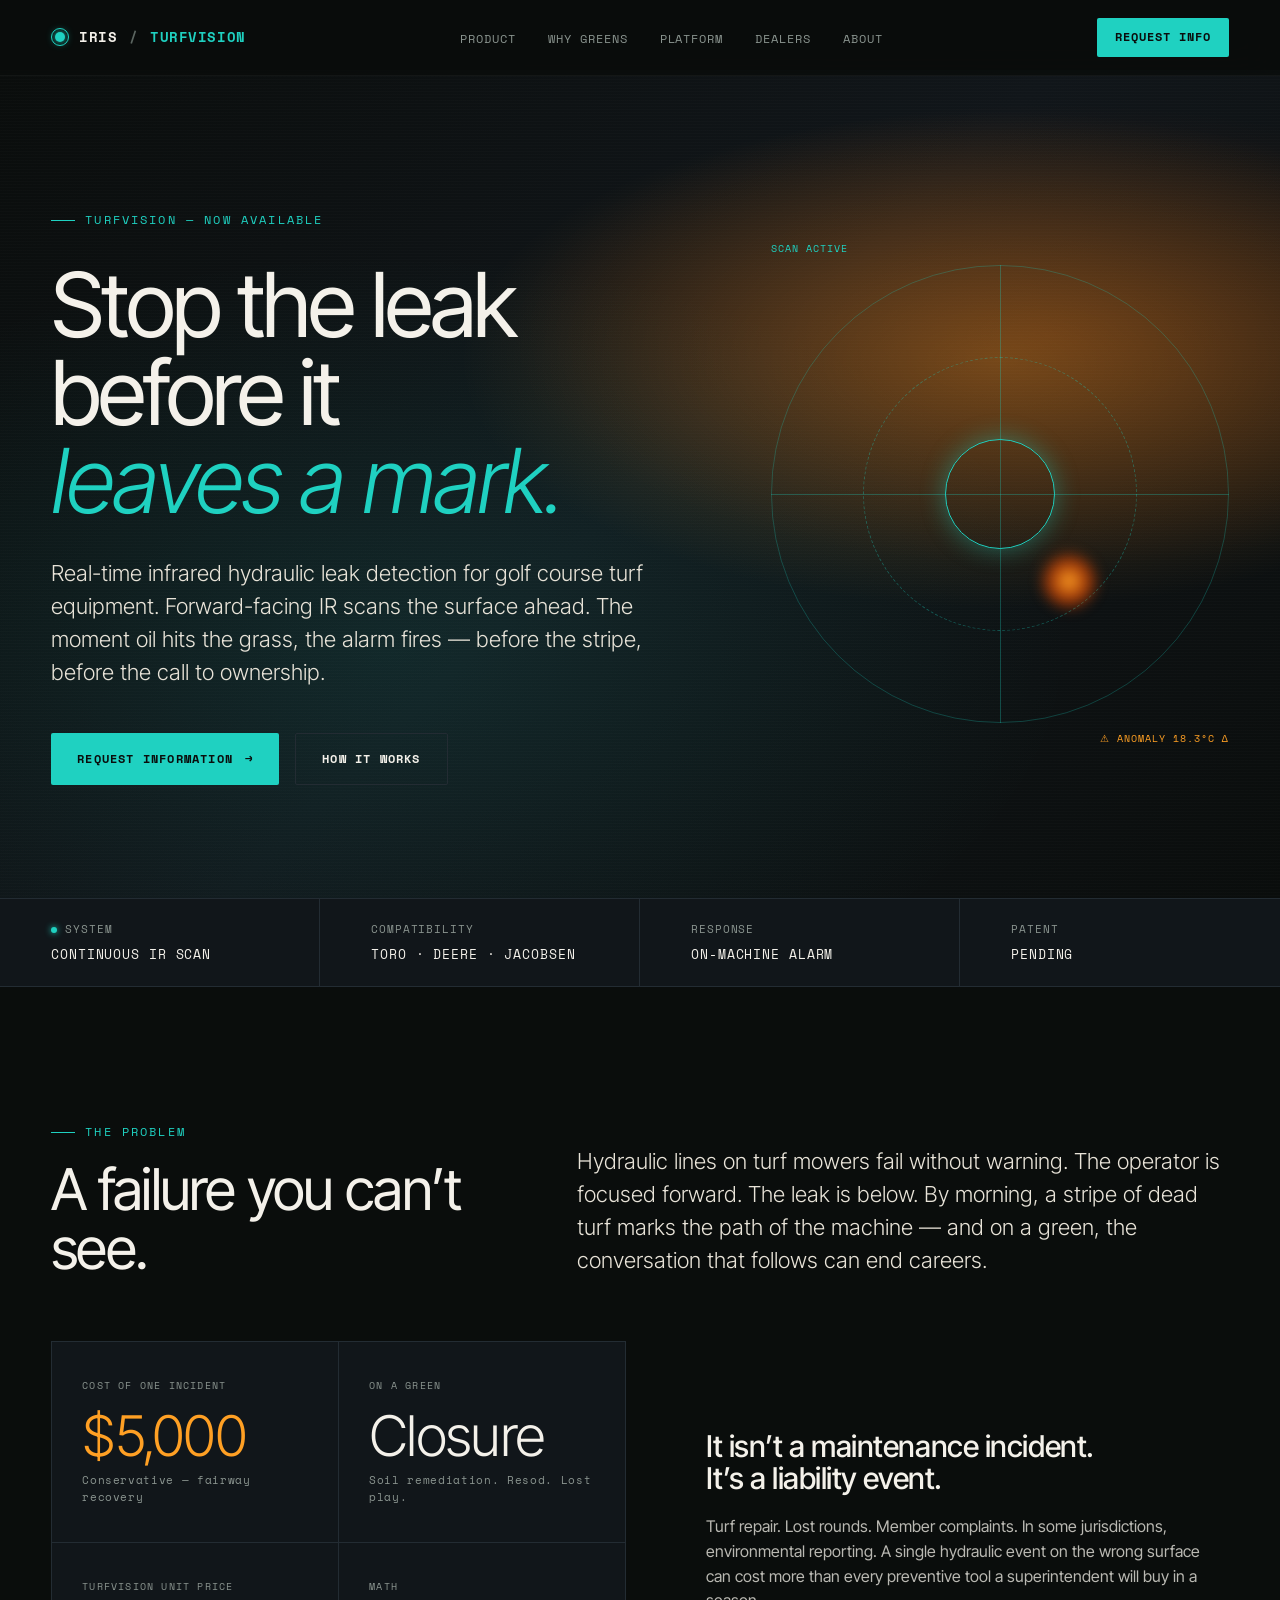
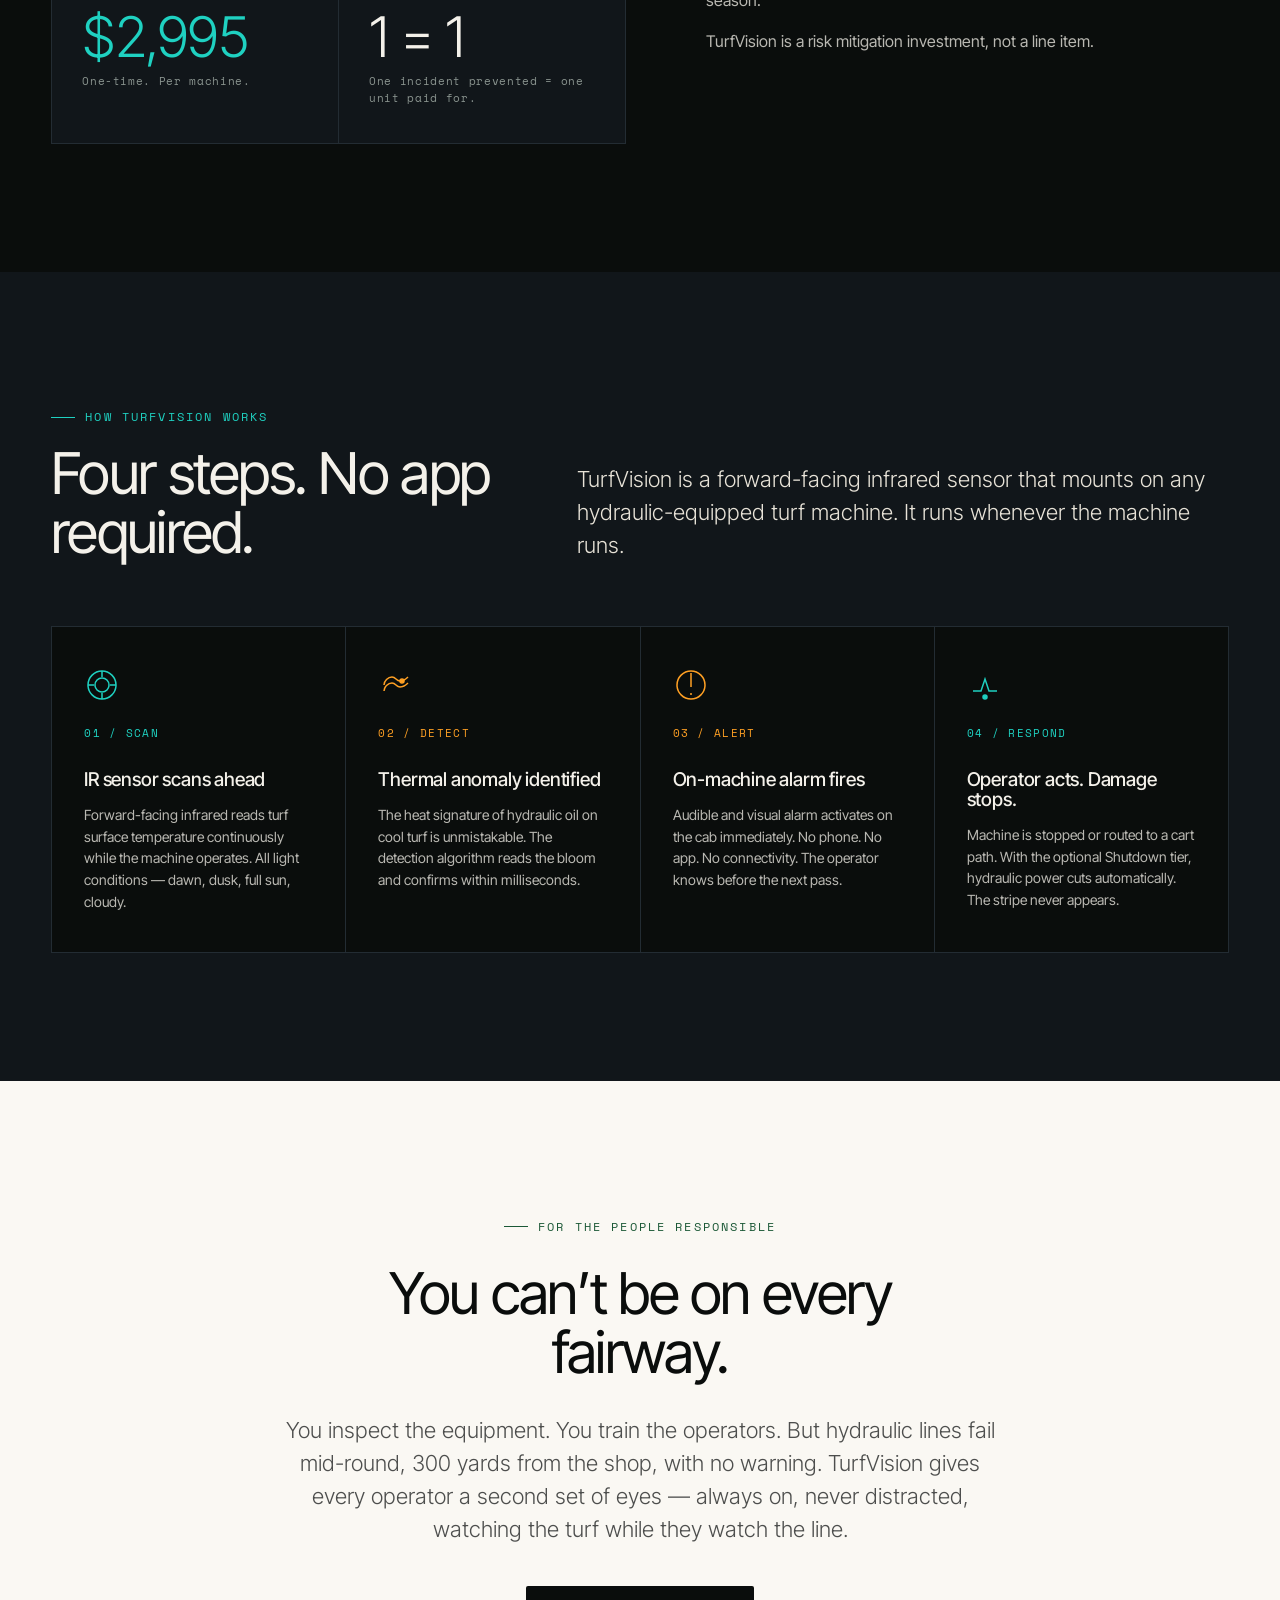
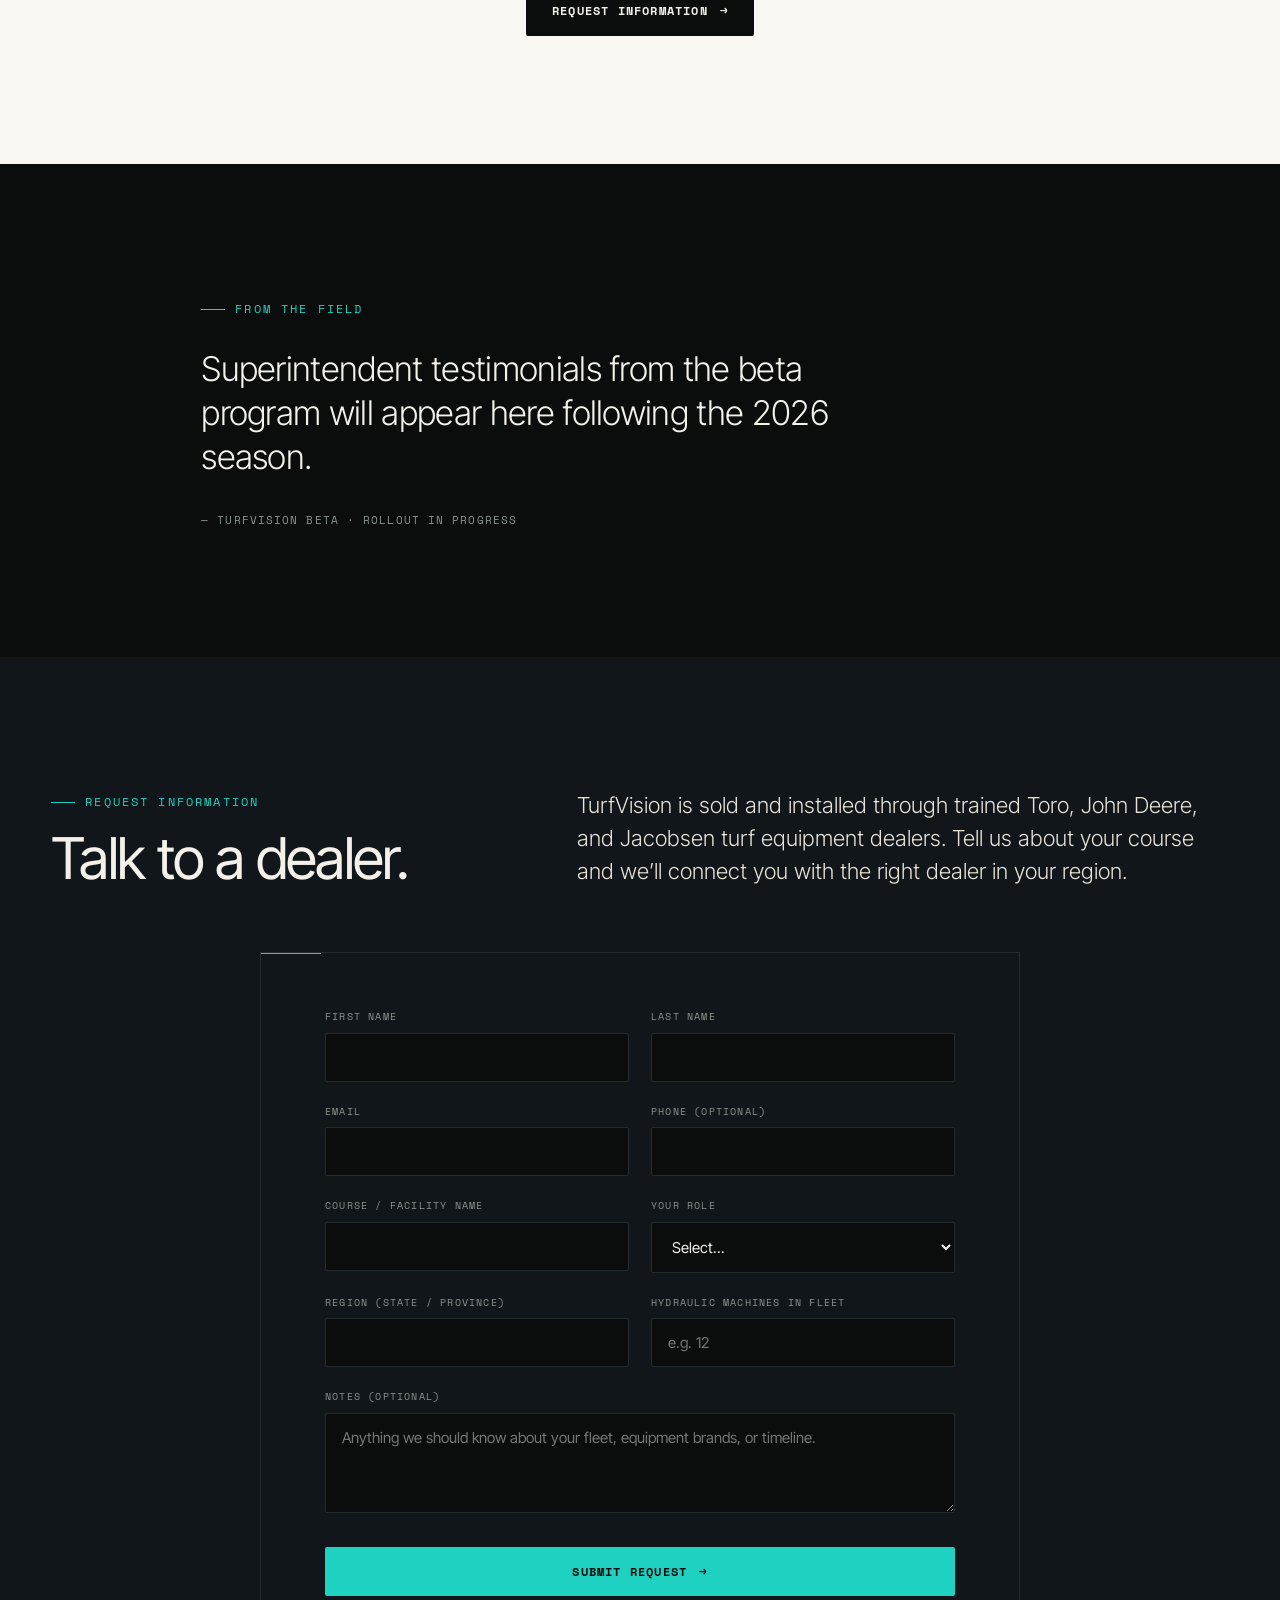
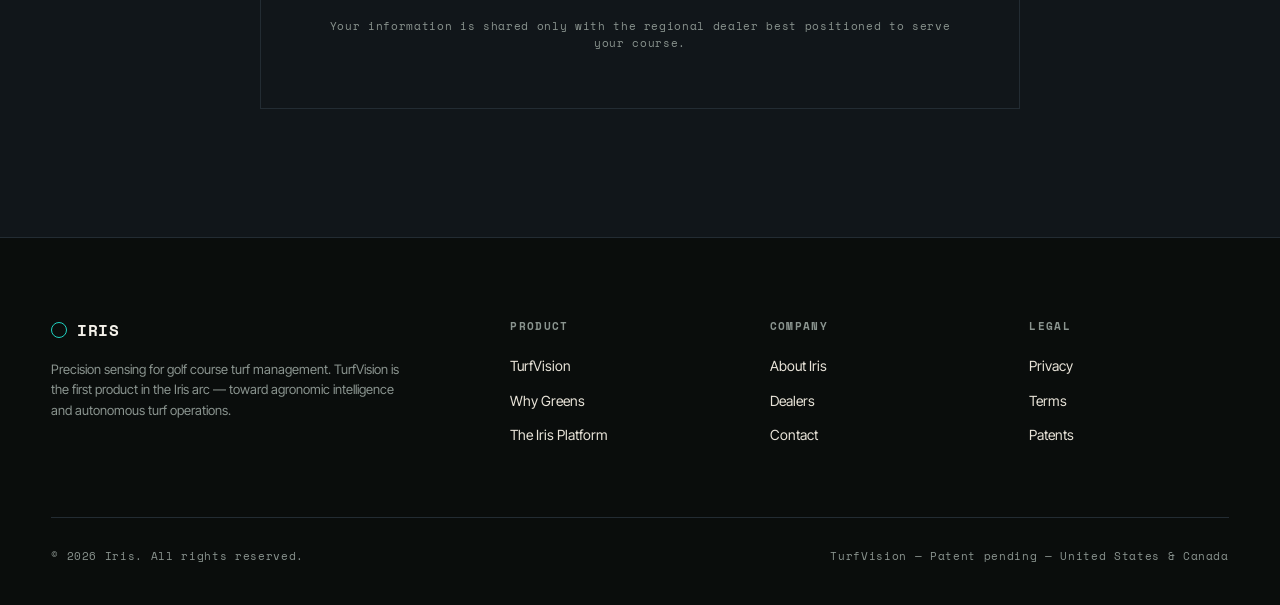
==== index.html @ 00792e9e "Add files via upload" ====
<!DOCTYPE html>
<html lang="en">
<head>
<meta charset="UTF-8">
<meta name="viewport" content="width=device-width, initial-scale=1.0">
<title>TurfVision by Iris — Real-time hydraulic leak detection for turf equipment</title>
<meta name="description" content="TurfVision is the first real-time infrared hydraulic leak detection system for golf course turf equipment. Stop the leak before it leaves a mark.">
<link rel="stylesheet" href="styles.css">
</head>
<body>

<!-- ===== NAV ===== -->
<nav class="nav">
  <a href="index.html" class="nav-brand">
    <span class="aperture"></span>
    <span><span class="iris-mark">IRIS</span><span class="div"> / </span><span class="tv">TURFVISION</span></span>
  </a>
  <ul class="nav-links">
    <li><a href="product.html">Product</a></li>
    <li><a href="why-greens.html">Why Greens</a></li>
    <li><a href="platform.html">Platform</a></li>
    <li><a href="dealers.html">Dealers</a></li>
    <li><a href="about.html">About</a></li>
  </ul>
  <a href="#request" class="nav-cta">Request Info</a>
</nav>

<main>

  <!-- ===== HERO ===== -->
  <section class="hero">
    <div class="hero-content">
      <div class="hero-text">
        <div class="eyebrow rise">TURFVISION — Now Available</div>
        <h1 class="rise rise-delay-1">
          Stop the leak<br>
          before it<br>
          <span class="accent">leaves a mark.</span>
        </h1>
        <p class="lede rise rise-delay-2">
          Real-time infrared hydraulic leak detection for golf course turf equipment.
          Forward-facing IR scans the surface ahead. The moment oil hits the grass,
          the alarm fires &mdash; before the stripe, before the call to ownership.
        </p>
        <div class="hero-actions rise rise-delay-3">
          <a href="#request" class="btn btn-primary">
            Request Information
            <span class="arrow">→</span>
          </a>
          <a href="product.html" class="btn btn-ghost">
            How it works
          </a>
        </div>
      </div>

      <!-- Thermal aperture visualization -->
      <div class="thermal-viz rise rise-delay-2" aria-hidden="true">
        <span class="label-top">SCAN ACTIVE</span>
        <div class="crosshair"></div>
        <div class="crosshair-inner"></div>
        <div class="cross-h"></div>
        <div class="cross-v"></div>
        <div class="crosshair-core"></div>
        <div class="anomaly"></div>
        <span class="label-bottom">⚠ ANOMALY 18.3°C Δ</span>
      </div>
    </div>
  </section>

  <!-- ===== STATUS STRIP ===== -->
  <div class="status-strip">
    <div class="status-strip-inner">
      <div class="status-cell">
        <span><span class="dot"></span>SYSTEM</span>
        <span class="val">Continuous IR scan</span>
      </div>
      <div class="status-cell">
        <span>COMPATIBILITY</span>
        <span class="val">Toro · Deere · Jacobsen</span>
      </div>
      <div class="status-cell">
        <span>RESPONSE</span>
        <span class="val">On-machine alarm</span>
      </div>
      <div class="status-cell">
        <span>PATENT</span>
        <span class="val">Pending</span>
      </div>
    </div>
  </div>

  <!-- ===== THE PROBLEM ===== -->
  <section class="section section-dark">
    <div class="section-header">
      <div>
        <div class="eyebrow">The Problem</div>
        <h2>A failure you can&rsquo;t see.</h2>
      </div>
      <p class="lede">
        Hydraulic lines on turf mowers fail without warning. The operator is focused forward.
        The leak is below. By morning, a stripe of dead turf marks the path of the machine &mdash;
        and on a green, the conversation that follows can end careers.
      </p>
    </div>

    <div class="cost-grid">
      <div class="numbers">
        <div class="cost-cell amber">
          <div class="label">Cost of one incident</div>
          <div class="figure">$5,000</div>
          <div class="sub">Conservative — fairway recovery</div>
        </div>
        <div class="cost-cell">
          <div class="label">On a green</div>
          <div class="figure">Closure</div>
          <div class="sub">Soil remediation. Resod. Lost play.</div>
        </div>
        <div class="cost-cell teal">
          <div class="label">TurfVision unit price</div>
          <div class="figure">$2,995</div>
          <div class="sub">One-time. Per machine.</div>
        </div>
        <div class="cost-cell">
          <div class="label">Math</div>
          <div class="figure">1 = 1</div>
          <div class="sub">One incident prevented = one unit paid for.</div>
        </div>
      </div>

      <div>
        <h3 style="margin-bottom: 20px;">It isn&rsquo;t a maintenance incident.<br>It&rsquo;s a liability event.</h3>
        <p style="margin-bottom: 16px;">
          Turf repair. Lost rounds. Member complaints. In some jurisdictions, environmental reporting.
          A single hydraulic event on the wrong surface can cost more than every preventive
          tool a superintendent will buy in a season.
        </p>
        <p>
          TurfVision is a risk mitigation investment, not a line item.
        </p>
      </div>
    </div>
  </section>

  <!-- ===== THE 4-STEP FLOW ===== -->
  <section class="section section-deeper">
    <div class="section-header">
      <div>
        <div class="eyebrow">How TurfVision Works</div>
        <h2>Four steps. No app required.</h2>
      </div>
      <p class="lede">
        TurfVision is a forward-facing infrared sensor that mounts on any hydraulic-equipped
        turf machine. It runs whenever the machine runs.
      </p>
    </div>

    <div class="flow-grid">
      <div class="flow-step">
        <svg class="icon" viewBox="0 0 36 36" fill="none" stroke="currentColor" stroke-width="1.5">
          <circle cx="18" cy="18" r="14"/>
          <circle cx="18" cy="18" r="7"/>
          <path d="M18 4v6M18 26v6M4 18h6M26 18h6"/>
        </svg>
        <div class="num">01 / SCAN</div>
        <h4>IR sensor scans ahead</h4>
        <p>Forward-facing infrared reads turf surface temperature continuously while the machine operates. All light conditions — dawn, dusk, full sun, cloudy.</p>
      </div>

      <div class="flow-step warn">
        <svg class="icon" viewBox="0 0 36 36" fill="none" stroke="currentColor" stroke-width="1.5">
          <path d="M6 18c0-4 4-8 8-8s4 4 8 4 8-4 8-4M6 24c0-4 4-8 8-8s4 4 8 4 8-4 8-4"/>
          <circle cx="24" cy="14" r="2" fill="currentColor"/>
        </svg>
        <div class="num">02 / DETECT</div>
        <h4>Thermal anomaly identified</h4>
        <p>The heat signature of hydraulic oil on cool turf is unmistakable. The detection algorithm reads the bloom and confirms within milliseconds.</p>
      </div>

      <div class="flow-step warn">
        <svg class="icon" viewBox="0 0 36 36" fill="none" stroke="currentColor" stroke-width="1.5">
          <path d="M18 6v14M18 26v2"/>
          <circle cx="18" cy="18" r="14"/>
        </svg>
        <div class="num">03 / ALERT</div>
        <h4>On-machine alarm fires</h4>
        <p>Audible and visual alarm activates on the cab immediately. No phone. No app. No connectivity. The operator knows before the next pass.</p>
      </div>

      <div class="flow-step">
        <svg class="icon" viewBox="0 0 36 36" fill="none" stroke="currentColor" stroke-width="1.5">
          <path d="M6 24h8l4-12 4 12h8"/>
          <circle cx="18" cy="30" r="2" fill="currentColor"/>
        </svg>
        <div class="num">04 / RESPOND</div>
        <h4>Operator acts. Damage stops.</h4>
        <p>Machine is stopped or routed to a cart path. With the optional Shutdown tier, hydraulic power cuts automatically. The stripe never appears.</p>
      </div>
    </div>
  </section>

  <!-- ===== SECOND SET OF EYES ===== -->
  <section class="section section-bone">
    <div class="container-narrow" style="text-align: center;">
      <div class="eyebrow" style="margin-bottom: 28px;">For the people responsible</div>
      <h2 style="margin-bottom: 32px; max-width: 18ch; margin-left: auto; margin-right: auto;">
        You can&rsquo;t be on every fairway.
      </h2>
      <p class="lede" style="margin: 0 auto 40px; max-width: 56ch;">
        You inspect the equipment. You train the operators. But hydraulic lines fail mid-round,
        300 yards from the shop, with no warning. TurfVision gives every operator a second set
        of eyes &mdash; always on, never distracted, watching the turf while they watch the line.
      </p>
      <a href="#request" class="btn btn-primary" style="background: var(--ink); color: var(--bone);">
        Request Information
        <span class="arrow">→</span>
      </a>
    </div>
  </section>

  <!-- ===== TESTIMONIAL PLACEHOLDER ===== -->
  <section class="section section-dark">
    <div class="container-narrow">
      <div class="eyebrow" style="margin-bottom: 28px;">From the field</div>
      <blockquote style="
        font-family: var(--sans);
        font-size: clamp(22px, 2.8vw, 34px);
        font-weight: 300;
        letter-spacing: -0.02em;
        line-height: 1.3;
        color: var(--bone);
        margin: 0 0 32px;
        max-width: 32ch;">
        Superintendent testimonials from the beta program will appear here following the
        2026 season.
      </blockquote>
      <p class="tag-mono">— TURFVISION BETA · ROLLOUT IN PROGRESS</p>
    </div>
  </section>

  <!-- ===== REQUEST FORM ===== -->
  <section class="section section-deeper" id="request">
    <div class="section-header">
      <div>
        <div class="eyebrow">Request Information</div>
        <h2>Talk to a dealer.</h2>
      </div>
      <p class="lede">
        TurfVision is sold and installed through trained Toro, John Deere, and Jacobsen turf
        equipment dealers. Tell us about your course and we&rsquo;ll connect you with the
        right dealer in your region.
      </p>
    </div>

    <form class="request-form" id="requestForm" onsubmit="return submitForm(event)">
      <div class="form-row">
        <div class="form-field">
          <label for="firstName">First name</label>
          <input type="text" id="firstName" name="firstName" required>
        </div>
        <div class="form-field">
          <label for="lastName">Last name</label>
          <input type="text" id="lastName" name="lastName" required>
        </div>
      </div>

      <div class="form-row">
        <div class="form-field">
          <label for="email">Email</label>
          <input type="email" id="email" name="email" required>
        </div>
        <div class="form-field">
          <label for="phone">Phone (optional)</label>
          <input type="tel" id="phone" name="phone">
        </div>
      </div>

      <div class="form-row">
        <div class="form-field">
          <label for="course">Course / facility name</label>
          <input type="text" id="course" name="course" required>
        </div>
        <div class="form-field">
          <label for="role">Your role</label>
          <select id="role" name="role" required>
            <option value="">Select...</option>
            <option>Golf Course Superintendent</option>
            <option>Equipment Manager / Head Mechanic</option>
            <option>General Manager / Owner</option>
            <option>Dealer / Distributor</option>
            <option>Other</option>
          </select>
        </div>
      </div>

      <div class="form-row">
        <div class="form-field">
          <label for="region">Region (state / province)</label>
          <input type="text" id="region" name="region" required>
        </div>
        <div class="form-field">
          <label for="machines">Hydraulic machines in fleet</label>
          <input type="text" id="machines" name="machines" placeholder="e.g. 12">
        </div>
      </div>

      <div class="form-field full" style="margin-bottom: 22px;">
        <label for="notes">Notes (optional)</label>
        <textarea id="notes" name="notes" placeholder="Anything we should know about your fleet, equipment brands, or timeline."></textarea>
      </div>

      <button type="submit" class="btn btn-primary form-submit">
        Submit Request
        <span class="arrow">→</span>
      </button>

      <p class="form-note">
        Your information is shared only with the regional dealer best positioned to serve your course.
      </p>
    </form>

    <div class="form-success" id="formSuccess">
      <div class="check">
        <svg width="22" height="22" viewBox="0 0 24 24" fill="none" stroke="currentColor" stroke-width="2">
          <path d="M5 12l5 5L20 7"/>
        </svg>
      </div>
      <h3 style="margin-bottom: 14px;">Request received.</h3>
      <p style="max-width: 42ch; margin: 0 auto;">
        A regional dealer will be in touch within two business days. In the meantime,
        you can explore the <a href="product.html" style="color: var(--teal);">product details</a>
        or read about the <a href="platform.html" style="color: var(--teal);">Iris platform</a>.
      </p>
    </div>
  </section>

</main>

<!-- ===== FOOTER ===== -->
<footer>
  <div class="footer-grid">
    <div class="footer-brand">
      <div class="mark">
        <span class="aperture" style="width:16px;height:16px;border:1.5px solid var(--teal);border-radius:50%;position:relative;display:inline-block;"></span>
        IRIS
      </div>
      <p>
        Precision sensing for golf course turf management. TurfVision is the first product in
        the Iris arc — toward agronomic intelligence and autonomous turf operations.
      </p>
    </div>

    <div class="footer-col">
      <h5>Product</h5>
      <ul>
        <li><a href="product.html">TurfVision</a></li>
        <li><a href="why-greens.html">Why Greens</a></li>
        <li><a href="platform.html">The Iris Platform</a></li>
      </ul>
    </div>

    <div class="footer-col">
      <h5>Company</h5>
      <ul>
        <li><a href="about.html">About Iris</a></li>
        <li><a href="dealers.html">Dealers</a></li>
        <li><a href="index.html#request">Contact</a></li>
      </ul>
    </div>

    <div class="footer-col">
      <h5>Legal</h5>
      <ul>
        <li><a href="#">Privacy</a></li>
        <li><a href="#">Terms</a></li>
        <li><a href="#">Patents</a></li>
      </ul>
    </div>
  </div>

  <div class="footer-legal">
    <span>© 2026 Iris. All rights reserved.</span>
    <span>TurfVision — Patent pending — United States & Canada</span>
  </div>
</footer>

<script>
function submitForm(e) {
  e.preventDefault();
  // In production this would POST to a Formspree or similar endpoint.
  // For now, show the success state.
  document.getElementById('requestForm').style.display = 'none';
  document.getElementById('formSuccess').classList.add('show');
  document.getElementById('formSuccess').scrollIntoView({ behavior: 'smooth', block: 'center' });
  return false;
}
</script>

</body>
</html>
---- styles.css ----
/* =========================================================
   TurfVision by Iris — Shared Stylesheet
   Aesthetic: Precision instrument. IR thermal palette.
   ========================================================= */

@import url('https://fonts.googleapis.com/css2?family=Space+Mono:wght@400;700&family=Inter+Tight:wght@300;400;500;600;700&display=swap');

:root {
  /* Core palette — deep instrument blacks + IR thermal accents */
  --ink: #0a0d0c;
  --ink-2: #11161a;
  --ink-3: #1a2126;
  --hairline: #232c33;
  --bone: #f4f1ea;
  --bone-2: #e8e3d8;
  --paper: #faf8f3;
  --mute: #8a948f;
  --mute-2: #5c6661;

  /* IR thermal accent system */
  --teal: #1fd1c1;          /* cool — baseline scan */
  --teal-deep: #0aa094;
  --cyan: #4af0ff;
  --amber: #ffa024;         /* warm — anomaly detected */
  --amber-deep: #d97a00;
  --turf: #2a7f4f;          /* deep grass green */
  --turf-deep: #1b5836;

  /* Type */
  --mono: 'Space Mono', ui-monospace, monospace;
  --sans: 'Inter Tight', -apple-system, BlinkMacSystemFont, sans-serif;

  /* Spacing rhythm */
  --gutter: clamp(20px, 4vw, 56px);
  --section-y: clamp(80px, 10vw, 160px);
}

* { box-sizing: border-box; margin: 0; padding: 0; }

html { scroll-behavior: smooth; }

body {
  font-family: var(--sans);
  font-weight: 400;
  background: var(--ink);
  color: var(--bone);
  line-height: 1.55;
  -webkit-font-smoothing: antialiased;
  text-rendering: optimizeLegibility;
  overflow-x: hidden;
}

/* =========================================================
   NAV
   ========================================================= */
.nav {
  position: fixed;
  top: 0; left: 0; right: 0;
  z-index: 100;
  padding: 18px var(--gutter);
  display: flex;
  align-items: center;
  justify-content: space-between;
  background: rgba(10, 13, 12, 0.72);
  backdrop-filter: blur(20px) saturate(120%);
  -webkit-backdrop-filter: blur(20px) saturate(120%);
  border-bottom: 1px solid rgba(255,255,255,0.04);
}

.nav-brand {
  font-family: var(--mono);
  font-weight: 700;
  letter-spacing: 0.04em;
  text-decoration: none;
  color: var(--bone);
  display: flex;
  align-items: center;
  gap: 10px;
  font-size: 14px;
}

.nav-brand .aperture {
  width: 18px; height: 18px;
  border-radius: 50%;
  border: 1.5px solid var(--teal);
  position: relative;
  display: inline-block;
}
.nav-brand .aperture::before {
  content: '';
  position: absolute;
  inset: 3px;
  border-radius: 50%;
  background: var(--teal);
  box-shadow: 0 0 8px var(--teal);
}

.nav-brand .iris-mark { color: var(--bone); }
.nav-brand .div { color: var(--mute-2); margin: 0 2px; }
.nav-brand .tv { color: var(--teal); }

.nav-links {
  display: flex;
  gap: 32px;
  list-style: none;
}
.nav-links a {
  font-family: var(--mono);
  font-size: 12px;
  letter-spacing: 0.08em;
  text-transform: uppercase;
  color: var(--mute);
  text-decoration: none;
  transition: color 0.2s;
  position: relative;
}
.nav-links a:hover, .nav-links a.current { color: var(--bone); }
.nav-links a.current::after {
  content: '';
  position: absolute;
  left: -10px; top: 50%;
  width: 4px; height: 4px;
  background: var(--teal);
  border-radius: 50%;
  transform: translateY(-50%);
  box-shadow: 0 0 6px var(--teal);
}

.nav-cta {
  font-family: var(--mono);
  font-size: 12px;
  letter-spacing: 0.08em;
  text-transform: uppercase;
  padding: 10px 18px;
  background: var(--teal);
  color: var(--ink);
  text-decoration: none;
  border-radius: 2px;
  font-weight: 700;
  transition: background 0.2s;
}
.nav-cta:hover { background: var(--cyan); }

.nav-toggle {
  display: none;
  background: none;
  border: none;
  color: var(--bone);
  font-family: var(--mono);
  font-size: 11px;
  letter-spacing: 0.08em;
  cursor: pointer;
}

@media (max-width: 820px) {
  .nav-links { display: none; }
  .nav-cta { padding: 9px 14px; font-size: 11px; }
}

/* =========================================================
   PAGE WRAPPER
   ========================================================= */
main { padding-top: 70px; }

.container {
  max-width: 1400px;
  margin: 0 auto;
  padding: 0 var(--gutter);
}

.container-narrow {
  max-width: 980px;
  margin: 0 auto;
  padding: 0 var(--gutter);
}

/* =========================================================
   TYPE SYSTEM
   ========================================================= */
.eyebrow {
  font-family: var(--mono);
  font-size: 12px;
  font-weight: 400;
  letter-spacing: 0.18em;
  text-transform: uppercase;
  color: var(--teal);
  display: inline-flex;
  align-items: center;
  gap: 10px;
}
.eyebrow::before {
  content: '';
  width: 24px;
  height: 1px;
  background: var(--teal);
}

h1, h2, h3, h4 {
  font-family: var(--sans);
  font-weight: 500;
  letter-spacing: -0.02em;
  line-height: 1.05;
}

h1 {
  font-size: clamp(44px, 7vw, 96px);
  font-weight: 400;
  letter-spacing: -0.035em;
  line-height: 0.98;
}

h2 {
  font-size: clamp(34px, 4.5vw, 64px);
  font-weight: 400;
  letter-spacing: -0.03em;
  line-height: 1.02;
}

h3 {
  font-size: clamp(22px, 2.4vw, 30px);
  font-weight: 500;
  letter-spacing: -0.015em;
}

h4 {
  font-size: 17px;
  font-weight: 600;
  letter-spacing: -0.005em;
}

.lede {
  font-size: clamp(18px, 1.8vw, 22px);
  line-height: 1.5;
  color: var(--bone-2);
  font-weight: 300;
  max-width: 62ch;
}

p { color: rgba(244, 241, 234, 0.75); }
p + p { margin-top: 1em; }

.italic-amber { color: var(--amber); font-style: italic; font-weight: 400; }
.tag-mono {
  font-family: var(--mono);
  font-size: 11px;
  letter-spacing: 0.1em;
  text-transform: uppercase;
  color: var(--mute);
}

/* =========================================================
   BUTTONS
   ========================================================= */
.btn {
  display: inline-flex;
  align-items: center;
  gap: 12px;
  padding: 16px 26px;
  font-family: var(--mono);
  font-size: 12px;
  letter-spacing: 0.1em;
  text-transform: uppercase;
  text-decoration: none;
  border-radius: 2px;
  border: none;
  cursor: pointer;
  font-weight: 700;
  transition: all 0.2s ease;
}
.btn-primary {
  background: var(--teal);
  color: var(--ink);
}
.btn-primary:hover {
  background: var(--cyan);
  transform: translateY(-1px);
}
.btn-ghost {
  background: transparent;
  color: var(--bone);
  border: 1px solid var(--hairline);
}
.btn-ghost:hover {
  border-color: var(--teal);
  color: var(--teal);
}
.btn .arrow { transition: transform 0.2s; }
.btn:hover .arrow { transform: translateX(4px); }

/* =========================================================
   HERO — Home
   ========================================================= */
.hero {
  position: relative;
  min-height: 92vh;
  padding: 120px var(--gutter) 100px;
  overflow: hidden;
  display: flex;
  align-items: center;
}

/* Thermal gradient background — IR palette */
.hero::before {
  content: '';
  position: absolute;
  inset: 0;
  background:
    radial-gradient(ellipse 70% 50% at 78% 35%, rgba(255, 160, 36, 0.32), transparent 60%),
    radial-gradient(ellipse 60% 40% at 82% 32%, rgba(255, 80, 0, 0.18), transparent 70%),
    radial-gradient(ellipse 90% 80% at 30% 70%, rgba(31, 209, 193, 0.10), transparent 60%),
    linear-gradient(135deg, #0a0d0c 0%, #11161a 50%, #0a0d0c 100%);
  z-index: 0;
}

/* Scanline texture overlay */
.hero::after {
  content: '';
  position: absolute;
  inset: 0;
  background:
    repeating-linear-gradient(
      0deg,
      transparent 0px,
      transparent 2px,
      rgba(255,255,255,0.012) 2px,
      rgba(255,255,255,0.012) 3px
    );
  pointer-events: none;
  z-index: 1;
}

.hero-content {
  position: relative;
  z-index: 2;
  max-width: 1400px;
  margin: 0 auto;
  width: 100%;
  display: grid;
  grid-template-columns: 1.4fr 1fr;
  gap: 80px;
  align-items: center;
}

@media (max-width: 980px) {
  .hero-content { grid-template-columns: 1fr; gap: 60px; }
}

.hero-text .eyebrow { margin-bottom: 32px; }
.hero-text h1 { margin-bottom: 32px; }
.hero-text h1 .accent { color: var(--teal); font-style: italic; font-weight: 300; }
.hero-text .lede { margin-bottom: 44px; }
.hero-actions { display: flex; gap: 16px; flex-wrap: wrap; }

/* Aperture / thermal visualization graphic */
.thermal-viz {
  position: relative;
  aspect-ratio: 1;
  width: 100%;
  max-width: 460px;
  margin-left: auto;
}

.thermal-viz .crosshair {
  position: absolute;
  inset: 0;
  border: 1px solid rgba(31, 209, 193, 0.25);
  border-radius: 50%;
}
.thermal-viz .crosshair-inner {
  position: absolute;
  inset: 20%;
  border: 1px dashed rgba(31, 209, 193, 0.35);
  border-radius: 50%;
  animation: spin 60s linear infinite;
}
.thermal-viz .crosshair-core {
  position: absolute;
  inset: 38%;
  border: 1px solid var(--teal);
  border-radius: 50%;
  box-shadow: 0 0 24px rgba(31, 209, 193, 0.4);
}
.thermal-viz .cross-h, .thermal-viz .cross-v {
  position: absolute;
  background: rgba(31, 209, 193, 0.3);
}
.thermal-viz .cross-h { left: 0; right: 0; top: 50%; height: 1px; }
.thermal-viz .cross-v { top: 0; bottom: 0; left: 50%; width: 1px; }

.thermal-viz .anomaly {
  position: absolute;
  top: 62%; left: 58%;
  width: 64px; height: 64px;
  border-radius: 50%;
  background: radial-gradient(circle, var(--amber), rgba(255, 80, 0, 0.6) 40%, transparent 70%);
  filter: blur(6px);
  animation: pulse 2.4s ease-in-out infinite;
}

.thermal-viz .label-top, .thermal-viz .label-bottom {
  position: absolute;
  font-family: var(--mono);
  font-size: 10px;
  letter-spacing: 0.1em;
  color: var(--teal);
  text-transform: uppercase;
}
.thermal-viz .label-top { top: -24px; left: 0; }
.thermal-viz .label-bottom { bottom: -24px; right: 0; color: var(--amber); }

@keyframes spin { to { transform: rotate(360deg); } }
@keyframes pulse {
  0%, 100% { opacity: 0.7; transform: scale(1); }
  50% { opacity: 1; transform: scale(1.1); }
}

/* Status strip below hero */
.status-strip {
  border-top: 1px solid var(--hairline);
  border-bottom: 1px solid var(--hairline);
  background: var(--ink-2);
}
.status-strip-inner {
  display: grid;
  grid-template-columns: repeat(4, 1fr);
  font-family: var(--mono);
  font-size: 11px;
  letter-spacing: 0.08em;
  text-transform: uppercase;
  color: var(--mute);
}
.status-cell {
  padding: 22px var(--gutter);
  border-right: 1px solid var(--hairline);
  display: flex;
  flex-direction: column;
  gap: 6px;
}
.status-cell:last-child { border-right: none; }
.status-cell .val { color: var(--bone); font-size: 13px; }
.status-cell .dot {
  display: inline-block; width: 6px; height: 6px; border-radius: 50%;
  background: var(--teal); margin-right: 8px;
  box-shadow: 0 0 6px var(--teal);
  animation: pulse 2s ease-in-out infinite;
}
@media (max-width: 720px) {
  .status-strip-inner { grid-template-columns: 1fr 1fr; }
  .status-cell { border-right: none; border-bottom: 1px solid var(--hairline); }
}

/* =========================================================
   SECTIONS
   ========================================================= */
section { position: relative; }

.section {
  padding: var(--section-y) var(--gutter);
}

.section-dark { background: var(--ink); }
.section-deeper { background: var(--ink-2); }
.section-bone {
  background: var(--paper);
  color: var(--ink);
}
.section-bone p { color: rgba(10, 13, 12, 0.72); }
.section-bone .eyebrow { color: var(--turf-deep); }
.section-bone .eyebrow::before { background: var(--turf-deep); }

.section-header {
  max-width: 1400px;
  margin: 0 auto 64px;
  display: grid;
  grid-template-columns: 1fr 1.4fr;
  gap: 60px;
  align-items: end;
}
.section-header .eyebrow { margin-bottom: 18px; }
.section-header h2 { max-width: 14ch; }
.section-header .lede { margin-top: 0; }

@media (max-width: 820px) {
  .section-header { grid-template-columns: 1fr; gap: 32px; }
}

/* =========================================================
   PROBLEM / COST BLOCK
   ========================================================= */
.cost-grid {
  max-width: 1400px;
  margin: 0 auto;
  display: grid;
  grid-template-columns: 1.1fr 1fr;
  gap: 80px;
  align-items: center;
}
@media (max-width: 980px) { .cost-grid { grid-template-columns: 1fr; gap: 50px; } }

.cost-grid .numbers {
  display: grid;
  grid-template-columns: 1fr 1fr;
  gap: 1px;
  background: var(--hairline);
  border: 1px solid var(--hairline);
}
.cost-cell {
  padding: 36px 30px;
  background: var(--ink-2);
}
.cost-cell .label {
  font-family: var(--mono);
  font-size: 10px;
  letter-spacing: 0.12em;
  text-transform: uppercase;
  color: var(--mute);
  margin-bottom: 14px;
}
.cost-cell .figure {
  font-family: var(--sans);
  font-size: clamp(38px, 5vw, 56px);
  font-weight: 300;
  letter-spacing: -0.03em;
  color: var(--bone);
  line-height: 1;
  margin-bottom: 8px;
}
.cost-cell.amber .figure { color: var(--amber); }
.cost-cell.teal .figure { color: var(--teal); }
.cost-cell .sub {
  font-family: var(--mono);
  font-size: 11px;
  color: var(--mute);
  letter-spacing: 0.06em;
}

/* =========================================================
   FOUR-STEP FLOW
   ========================================================= */
.flow-grid {
  max-width: 1400px;
  margin: 0 auto;
  display: grid;
  grid-template-columns: repeat(4, 1fr);
  gap: 1px;
  background: var(--hairline);
  border: 1px solid var(--hairline);
}
@media (max-width: 820px) { .flow-grid { grid-template-columns: 1fr 1fr; } }
@media (max-width: 520px) { .flow-grid { grid-template-columns: 1fr; } }

.flow-step {
  background: var(--ink);
  padding: 40px 32px;
  position: relative;
  min-height: 280px;
  display: flex;
  flex-direction: column;
}
.flow-step .num {
  font-family: var(--mono);
  font-size: 11px;
  letter-spacing: 0.12em;
  color: var(--teal);
  margin-bottom: 28px;
}
.flow-step h4 {
  font-size: 19px;
  margin-bottom: 14px;
  letter-spacing: -0.01em;
  font-weight: 500;
}
.flow-step p { font-size: 14px; line-height: 1.55; }
.flow-step .icon {
  width: 36px; height: 36px;
  margin-bottom: 22px;
  color: var(--teal);
}
.flow-step.warn .num,
.flow-step.warn .icon { color: var(--amber); }

/* =========================================================
   PRICING TABLE
   ========================================================= */
.pricing-table {
  max-width: 1100px;
  margin: 0 auto;
  border: 1px solid var(--hairline);
  border-radius: 4px;
  overflow: hidden;
}
.price-row {
  display: grid;
  grid-template-columns: 2fr 1fr 1.2fr;
  border-bottom: 1px solid var(--hairline);
  padding: 22px 28px;
  align-items: center;
  font-family: var(--sans);
  gap: 16px;
}
.price-row:last-child { border-bottom: none; }
.price-row.head {
  background: var(--ink-2);
  font-family: var(--mono);
  font-size: 11px;
  letter-spacing: 0.1em;
  text-transform: uppercase;
  color: var(--mute);
  padding-top: 18px;
  padding-bottom: 18px;
}
.price-row .name { font-weight: 500; color: var(--bone); font-size: 16px; }
.price-row .name small {
  display: block; color: var(--mute); font-size: 12px;
  font-family: var(--mono); margin-top: 4px; font-weight: 400;
}
.price-row .price { font-size: 22px; color: var(--teal); font-weight: 300; letter-spacing: -0.02em; }
.price-row .price small {
  font-family: var(--mono); font-size: 11px; color: var(--mute);
  letter-spacing: 0.06em; display: block; margin-top: 2px;
}
.price-row .model { color: var(--mute); font-size: 13px; font-family: var(--mono); letter-spacing: 0.04em; }
@media (max-width: 720px) {
  .price-row { grid-template-columns: 1fr; }
  .price-row.head { display: none; }
}

/* =========================================================
   FORM
   ========================================================= */
.request-form {
  max-width: 760px;
  margin: 0 auto;
  background: var(--ink-2);
  border: 1px solid var(--hairline);
  padding: 56px clamp(28px, 5vw, 64px);
  position: relative;
}
.request-form::before {
  content: '';
  position: absolute;
  top: 0; left: 0;
  width: 60px; height: 1px;
  background: var(--teal);
}
.form-row {
  display: grid;
  grid-template-columns: 1fr 1fr;
  gap: 22px;
  margin-bottom: 22px;
}
@media (max-width: 600px) { .form-row { grid-template-columns: 1fr; } }
.form-field { display: flex; flex-direction: column; gap: 8px; }
.form-field.full { grid-column: 1 / -1; }
.form-field label {
  font-family: var(--mono);
  font-size: 10px;
  letter-spacing: 0.12em;
  text-transform: uppercase;
  color: var(--mute);
}
.form-field input,
.form-field select,
.form-field textarea {
  background: var(--ink);
  border: 1px solid var(--hairline);
  color: var(--bone);
  padding: 14px 16px;
  font-family: var(--sans);
  font-size: 15px;
  border-radius: 2px;
  transition: border-color 0.2s;
}
.form-field input:focus,
.form-field select:focus,
.form-field textarea:focus {
  outline: none;
  border-color: var(--teal);
}
.form-field textarea { resize: vertical; min-height: 100px; }
.form-submit { width: 100%; justify-content: center; margin-top: 12px; }

.form-note {
  text-align: center;
  font-family: var(--mono);
  font-size: 11px;
  color: var(--mute);
  letter-spacing: 0.06em;
  margin-top: 22px;
}

.form-success {
  display: none;
  text-align: center;
  padding: 80px 30px;
}
.form-success.show { display: block; }
.form-success .check {
  width: 48px; height: 48px;
  margin: 0 auto 24px;
  border: 1.5px solid var(--teal);
  border-radius: 50%;
  display: flex;
  align-items: center;
  justify-content: center;
  color: var(--teal);
}

/* =========================================================
   FOOTER
   ========================================================= */
footer {
  background: var(--ink);
  border-top: 1px solid var(--hairline);
  padding: 80px var(--gutter) 40px;
}
.footer-grid {
  max-width: 1400px;
  margin: 0 auto;
  display: grid;
  grid-template-columns: 2fr 1fr 1fr 1fr;
  gap: 60px;
  margin-bottom: 60px;
}
@media (max-width: 820px) {
  .footer-grid { grid-template-columns: 1fr 1fr; gap: 40px; }
}

.footer-brand { max-width: 360px; }
.footer-brand .mark {
  font-family: var(--mono);
  font-size: 16px;
  font-weight: 700;
  letter-spacing: 0.04em;
  color: var(--bone);
  margin-bottom: 16px;
  display: flex;
  align-items: center;
  gap: 10px;
}
.footer-brand p {
  font-size: 13px;
  color: var(--mute);
  line-height: 1.6;
}
.footer-col h5 {
  font-family: var(--mono);
  font-size: 11px;
  letter-spacing: 0.12em;
  text-transform: uppercase;
  color: var(--mute);
  margin-bottom: 18px;
}
.footer-col ul { list-style: none; }
.footer-col li { margin-bottom: 10px; }
.footer-col a {
  color: var(--bone-2);
  text-decoration: none;
  font-size: 14px;
  transition: color 0.2s;
}
.footer-col a:hover { color: var(--teal); }

.footer-legal {
  max-width: 1400px;
  margin: 0 auto;
  padding-top: 30px;
  border-top: 1px solid var(--hairline);
  display: flex;
  justify-content: space-between;
  flex-wrap: wrap;
  gap: 16px;
  font-family: var(--mono);
  font-size: 11px;
  letter-spacing: 0.06em;
  color: var(--mute);
}

/* =========================================================
   PAGE HEADERS (non-home pages)
   ========================================================= */
.page-header {
  padding: 120px var(--gutter) 80px;
  background: var(--ink-2);
  border-bottom: 1px solid var(--hairline);
  position: relative;
  overflow: hidden;
}
.page-header::before {
  content: '';
  position: absolute;
  inset: 0;
  background:
    radial-gradient(ellipse 60% 50% at 85% 30%, rgba(31, 209, 193, 0.08), transparent 60%),
    repeating-linear-gradient(
      0deg, transparent 0px, transparent 2px,
      rgba(255,255,255,0.008) 2px, rgba(255,255,255,0.008) 3px
    );
  pointer-events: none;
}
.page-header-inner {
  max-width: 1400px;
  margin: 0 auto;
  position: relative;
}
.page-header .eyebrow { margin-bottom: 24px; }
.page-header h1 { font-size: clamp(40px, 6vw, 80px); margin-bottom: 24px; }
.page-header .lede { max-width: 56ch; }

/* =========================================================
   FEATURE CARDS GRID (used on Product, About, etc.)
   ========================================================= */
.feature-grid {
  max-width: 1400px;
  margin: 0 auto;
  display: grid;
  grid-template-columns: repeat(3, 1fr);
  gap: 1px;
  background: var(--hairline);
  border: 1px solid var(--hairline);
}
@media (max-width: 820px) { .feature-grid { grid-template-columns: 1fr; } }
.feature {
  background: var(--ink);
  padding: 42px 32px;
}
.feature .tag-mono { color: var(--teal); margin-bottom: 18px; display: block; }
.feature h4 { margin-bottom: 12px; font-size: 19px; }
.feature p { font-size: 14px; line-height: 1.6; }

/* Two-tier comparison (Alert vs Shutdown) */
.tier-grid {
  max-width: 1100px;
  margin: 0 auto;
  display: grid;
  grid-template-columns: 1fr 1fr;
  gap: 24px;
}
@media (max-width: 720px) { .tier-grid { grid-template-columns: 1fr; } }
.tier {
  background: var(--ink-2);
  border: 1px solid var(--hairline);
  padding: 40px 34px;
  position: relative;
}
.tier.featured { border-color: var(--teal); }
.tier .badge {
  position: absolute;
  top: 16px; right: 16px;
  font-family: var(--mono);
  font-size: 9px;
  letter-spacing: 0.12em;
  text-transform: uppercase;
  padding: 4px 10px;
  background: var(--teal);
  color: var(--ink);
  border-radius: 2px;
  font-weight: 700;
}
.tier h3 { margin-bottom: 6px; }
.tier .tier-sub {
  font-family: var(--mono);
  font-size: 11px;
  letter-spacing: 0.1em;
  text-transform: uppercase;
  color: var(--mute);
  margin-bottom: 28px;
}
.tier ul { list-style: none; }
.tier ul li {
  padding: 12px 0;
  border-top: 1px solid var(--hairline);
  font-size: 14px;
  color: var(--bone-2);
  display: flex;
  align-items: flex-start;
  gap: 12px;
}
.tier ul li::before {
  content: '';
  width: 14px; height: 1px;
  background: var(--teal);
  margin-top: 10px;
  flex-shrink: 0;
}
.tier ul li:first-child { border-top: none; }
.tier .tier-price {
  margin-top: 28px;
  padding-top: 24px;
  border-top: 1px solid var(--hairline);
  font-size: 22px;
  color: var(--teal);
  font-weight: 300;
  letter-spacing: -0.02em;
}
.tier .tier-price small {
  display: block;
  font-family: var(--mono);
  font-size: 11px;
  color: var(--mute);
  letter-spacing: 0.06em;
  margin-top: 4px;
}

/* Roadmap (Iris Platform page) */
.roadmap {
  max-width: 1100px;
  margin: 0 auto;
  position: relative;
}
.roadmap::before {
  content: '';
  position: absolute;
  left: 24px; top: 14px; bottom: 14px;
  width: 1px;
  background: var(--hairline);
}
.roadmap-item {
  display: grid;
  grid-template-columns: 64px 1fr;
  gap: 24px;
  padding: 28px 0;
  position: relative;
}
.roadmap-item .marker {
  width: 12px; height: 12px;
  border-radius: 50%;
  background: var(--ink);
  border: 1.5px solid var(--teal);
  margin: 8px 0 0 18px;
  position: relative;
  z-index: 2;
}
.roadmap-item.now .marker {
  background: var(--teal);
  box-shadow: 0 0 12px var(--teal);
}
.roadmap-item.future .marker { border-color: var(--mute-2); }
.roadmap-item .content h3 { margin-bottom: 8px; }
.roadmap-item .stage {
  font-family: var(--mono);
  font-size: 10px;
  letter-spacing: 0.14em;
  text-transform: uppercase;
  color: var(--teal);
  margin-bottom: 10px;
}
.roadmap-item.future .stage { color: var(--mute); }
.roadmap-item .stage .badge {
  background: var(--ink-3);
  padding: 3px 8px;
  border-radius: 2px;
  margin-left: 6px;
  color: var(--bone-2);
}

/* ROI calculator (Why Greens page) */
.calc {
  max-width: 820px;
  margin: 0 auto;
  background: var(--ink-2);
  border: 1px solid var(--hairline);
  padding: clamp(28px, 4vw, 50px);
}
.calc h3 { margin-bottom: 28px; font-size: 22px; }
.calc-row {
  display: flex;
  align-items: center;
  justify-content: space-between;
  gap: 20px;
  padding: 18px 0;
  border-bottom: 1px solid var(--hairline);
}
.calc-row label {
  font-family: var(--mono);
  font-size: 11px;
  letter-spacing: 0.1em;
  text-transform: uppercase;
  color: var(--mute);
}
.calc-row input {
  background: var(--ink);
  border: 1px solid var(--hairline);
  color: var(--bone);
  padding: 12px 14px;
  font-family: var(--sans);
  font-size: 16px;
  width: 120px;
  text-align: right;
  border-radius: 2px;
}
.calc-row input:focus { outline: none; border-color: var(--teal); }
.calc-output {
  margin-top: 28px;
  padding: 28px;
  background: var(--ink);
  border-left: 2px solid var(--amber);
  display: flex;
  flex-direction: column;
  gap: 10px;
}
.calc-output .out-label {
  font-family: var(--mono);
  font-size: 11px;
  letter-spacing: 0.1em;
  text-transform: uppercase;
  color: var(--mute);
}
.calc-output .out-value {
  font-size: clamp(32px, 5vw, 48px);
  font-weight: 300;
  letter-spacing: -0.03em;
  color: var(--amber);
  line-height: 1;
}
.calc-output .out-note {
  font-size: 13px;
  color: var(--bone-2);
  margin-top: 4px;
}

/* =========================================================
   ANIMATIONS — entrance reveals
   ========================================================= */
@keyframes rise {
  from { opacity: 0; transform: translateY(20px); }
  to { opacity: 1; transform: translateY(0); }
}
.rise {
  animation: rise 0.8s cubic-bezier(0.2, 0.65, 0.3, 0.95) both;
}
.rise-delay-1 { animation-delay: 0.1s; }
.rise-delay-2 { animation-delay: 0.2s; }
.rise-delay-3 { animation-delay: 0.3s; }
.rise-delay-4 { animation-delay: 0.4s; }

/* Reduce motion */
@media (prefers-reduced-motion: reduce) {
  *, *::before, *::after {
    animation-duration: 0.01ms !important;
    animation-iteration-count: 1 !important;
    transition-duration: 0.01ms !important;
  }
}
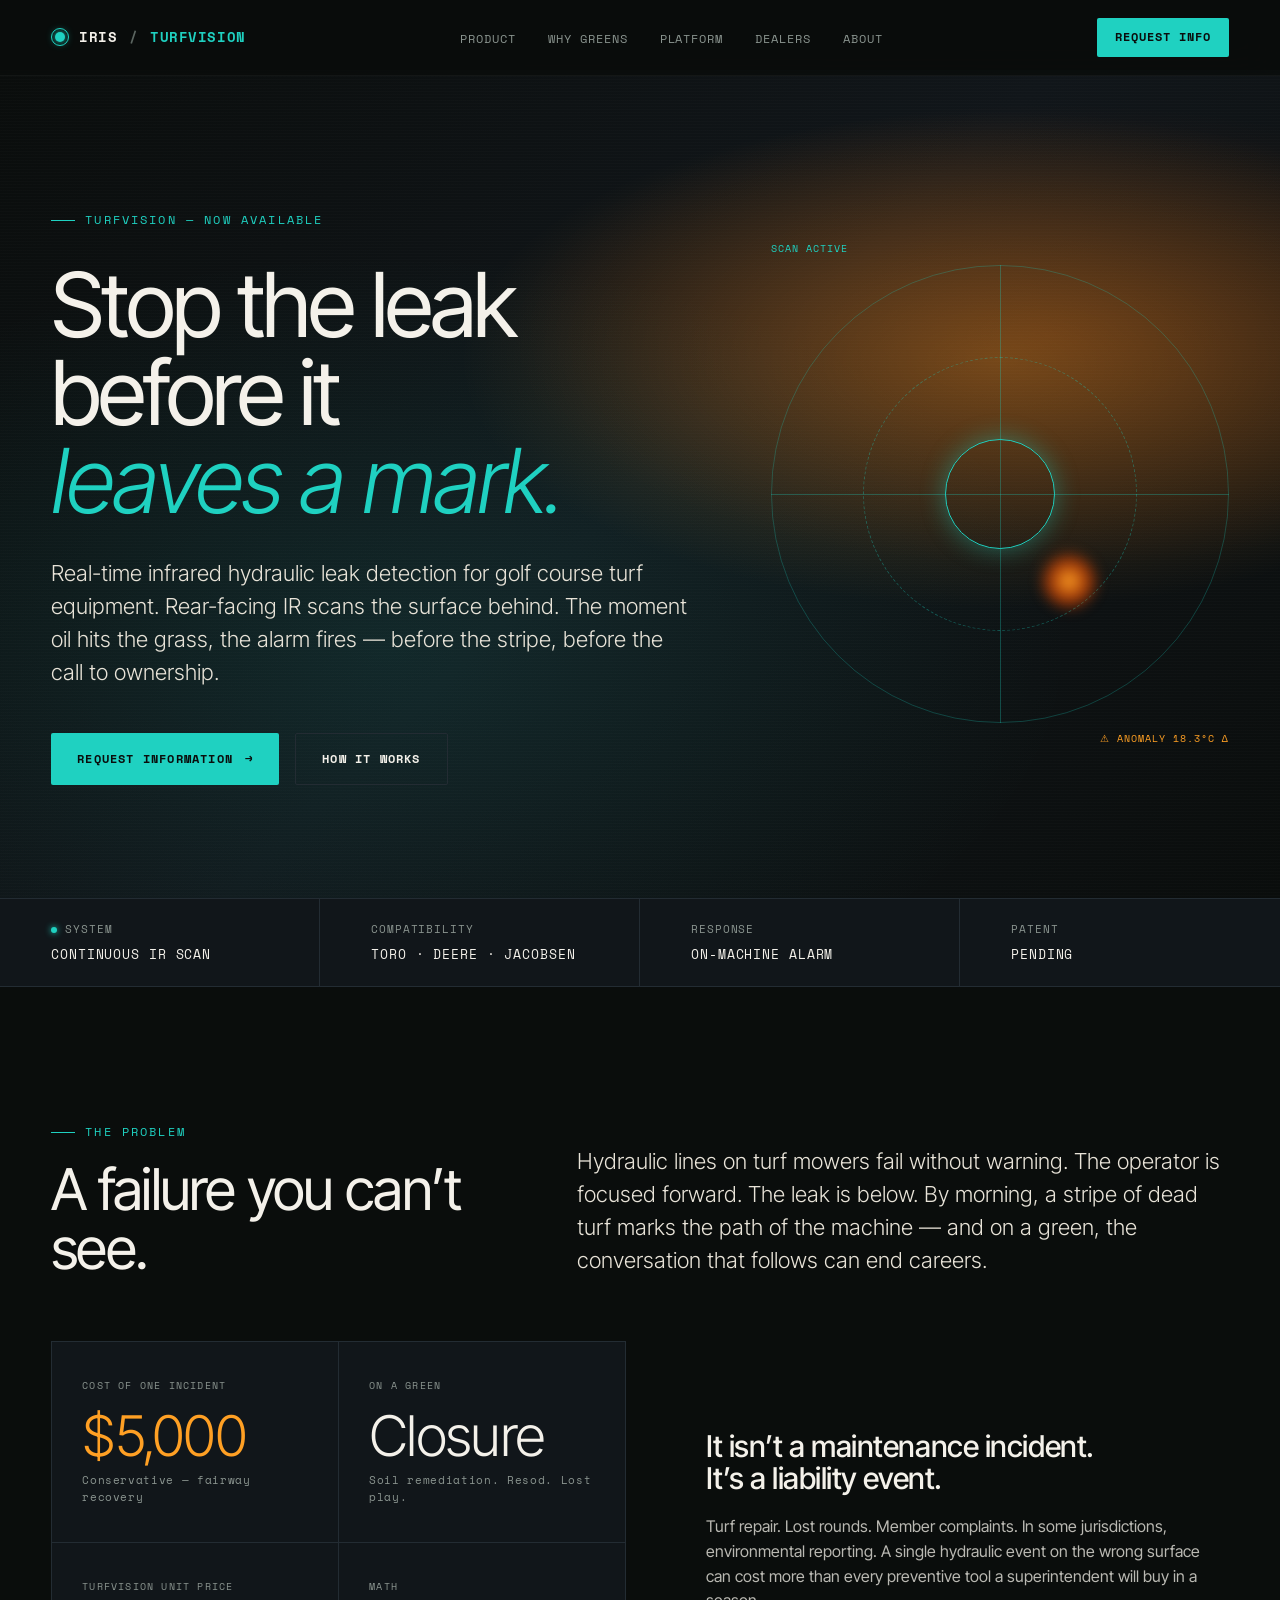
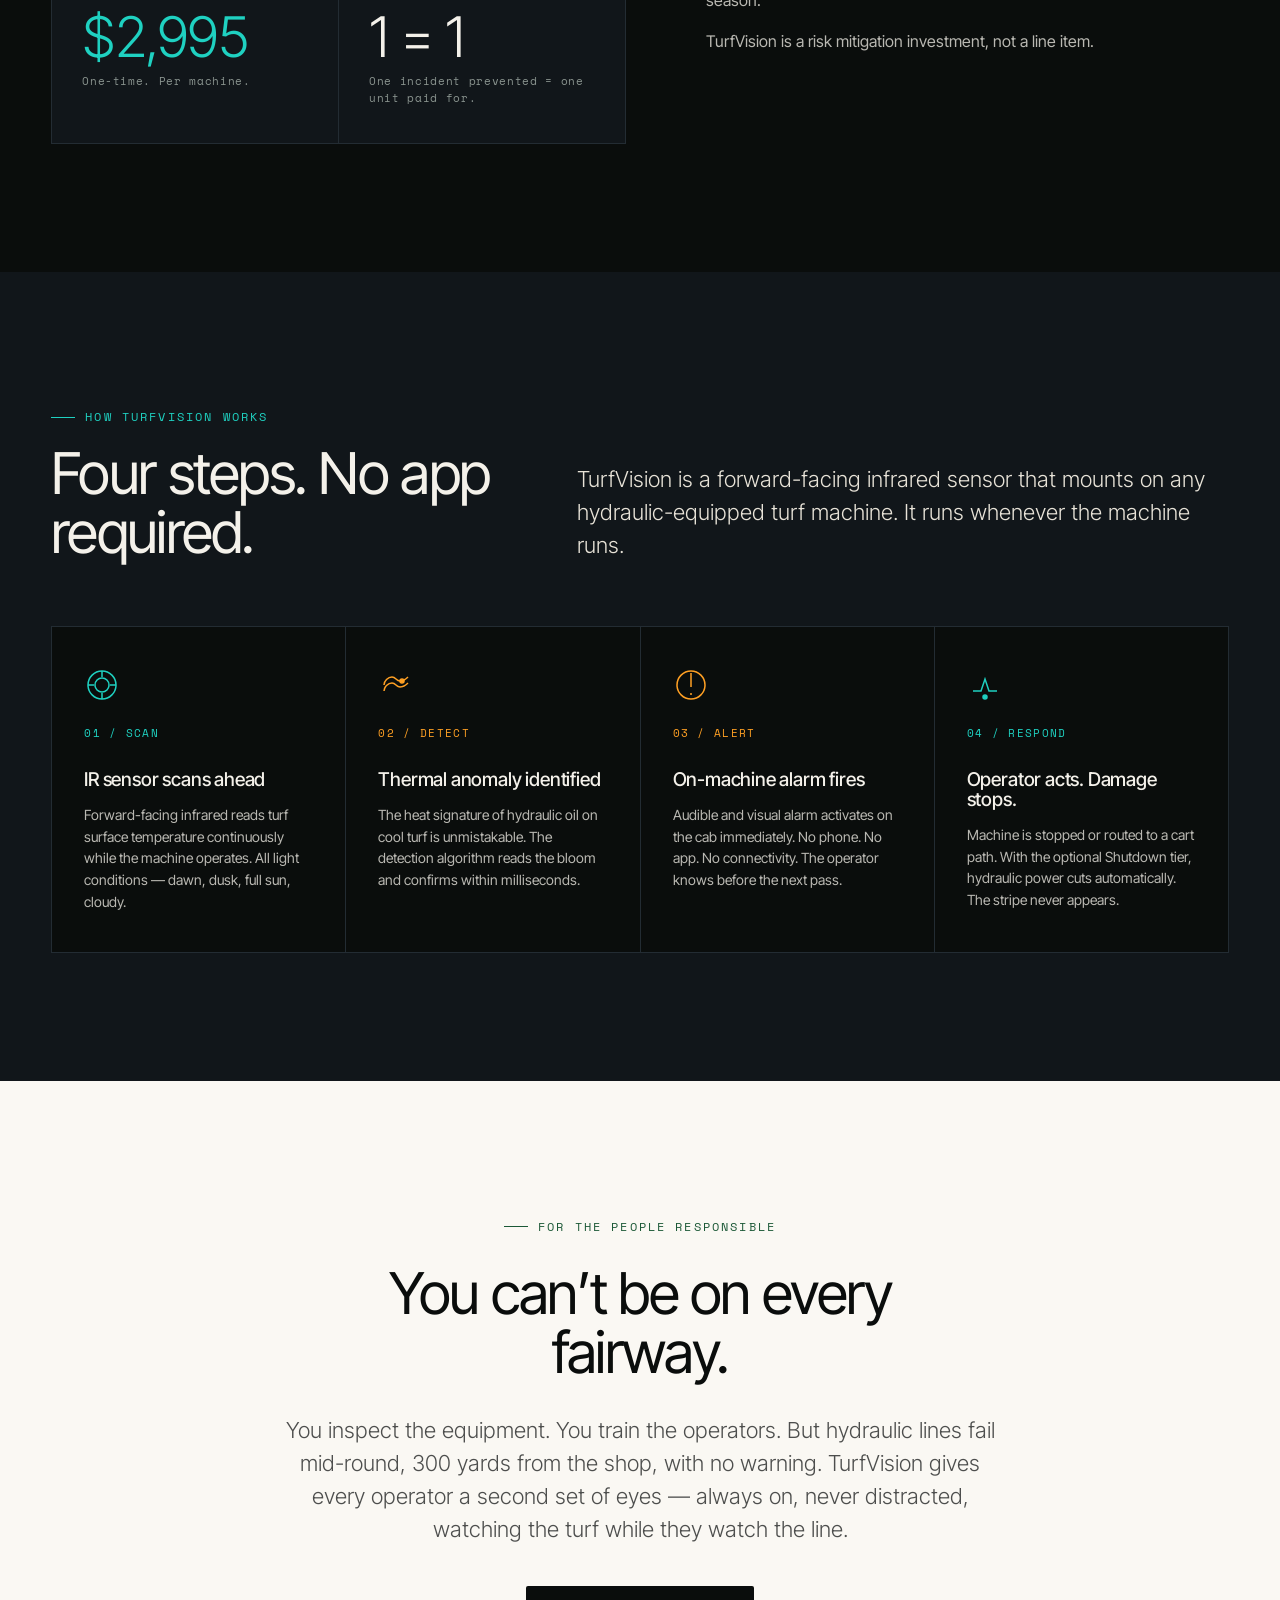
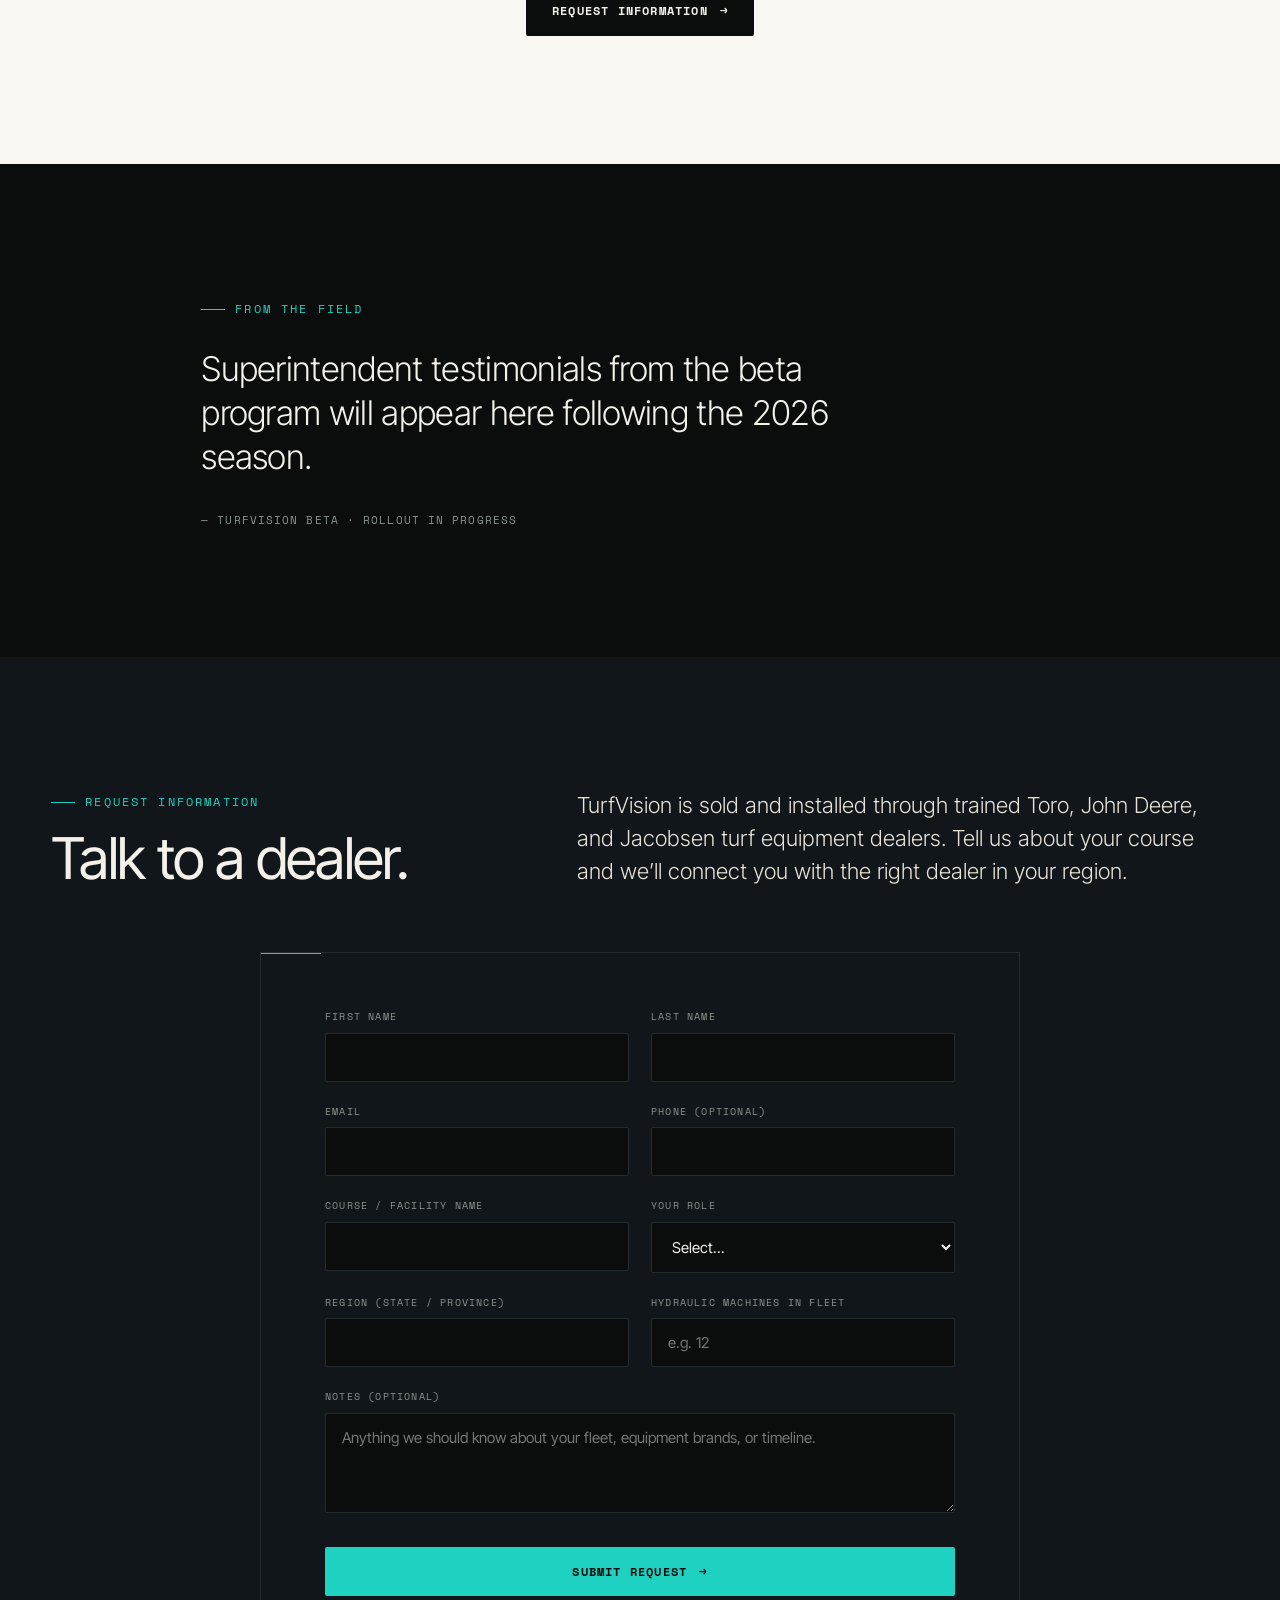
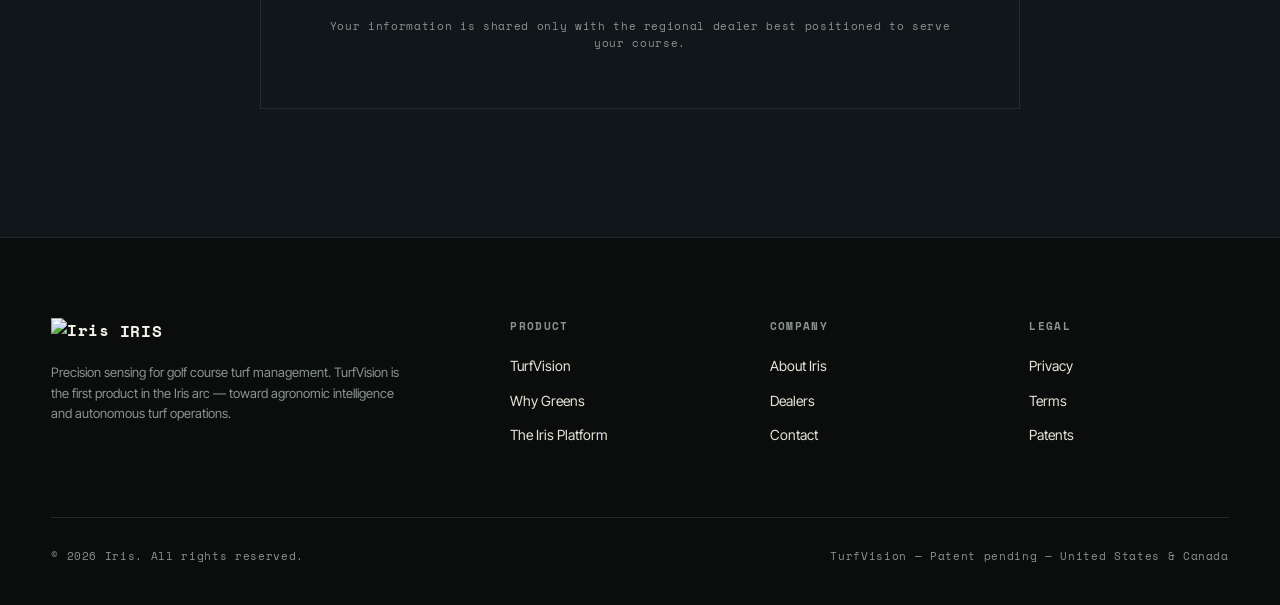
==== commit 888f7b0a: "Update index.html" ====
--- a/index.html
+++ b/index.html
@@ -39,7 +39,7 @@
         </h1>
         <p class="lede rise rise-delay-2">
           Real-time infrared hydraulic leak detection for golf course turf equipment.
-          Forward-facing IR scans the surface ahead. The moment oil hits the grass,
+          Rear-facing IR scans the surface behind. The moment oil hits the grass,
           the alarm fires &mdash; before the stripe, before the call to ownership.
         </p>
         <div class="hero-actions rise rise-delay-3">
@@ -340,7 +340,7 @@
   <div class="footer-grid">
     <div class="footer-brand">
       <div class="mark">
-        <span class="aperture" style="width:16px;height:16px;border:1.5px solid var(--teal);border-radius:50%;position:relative;display:inline-block;"></span>
+        <img src="images/iris-logo.png" alt="Iris" style="height: 28px; width: auto;">
         IRIS
       </div>
       <p>
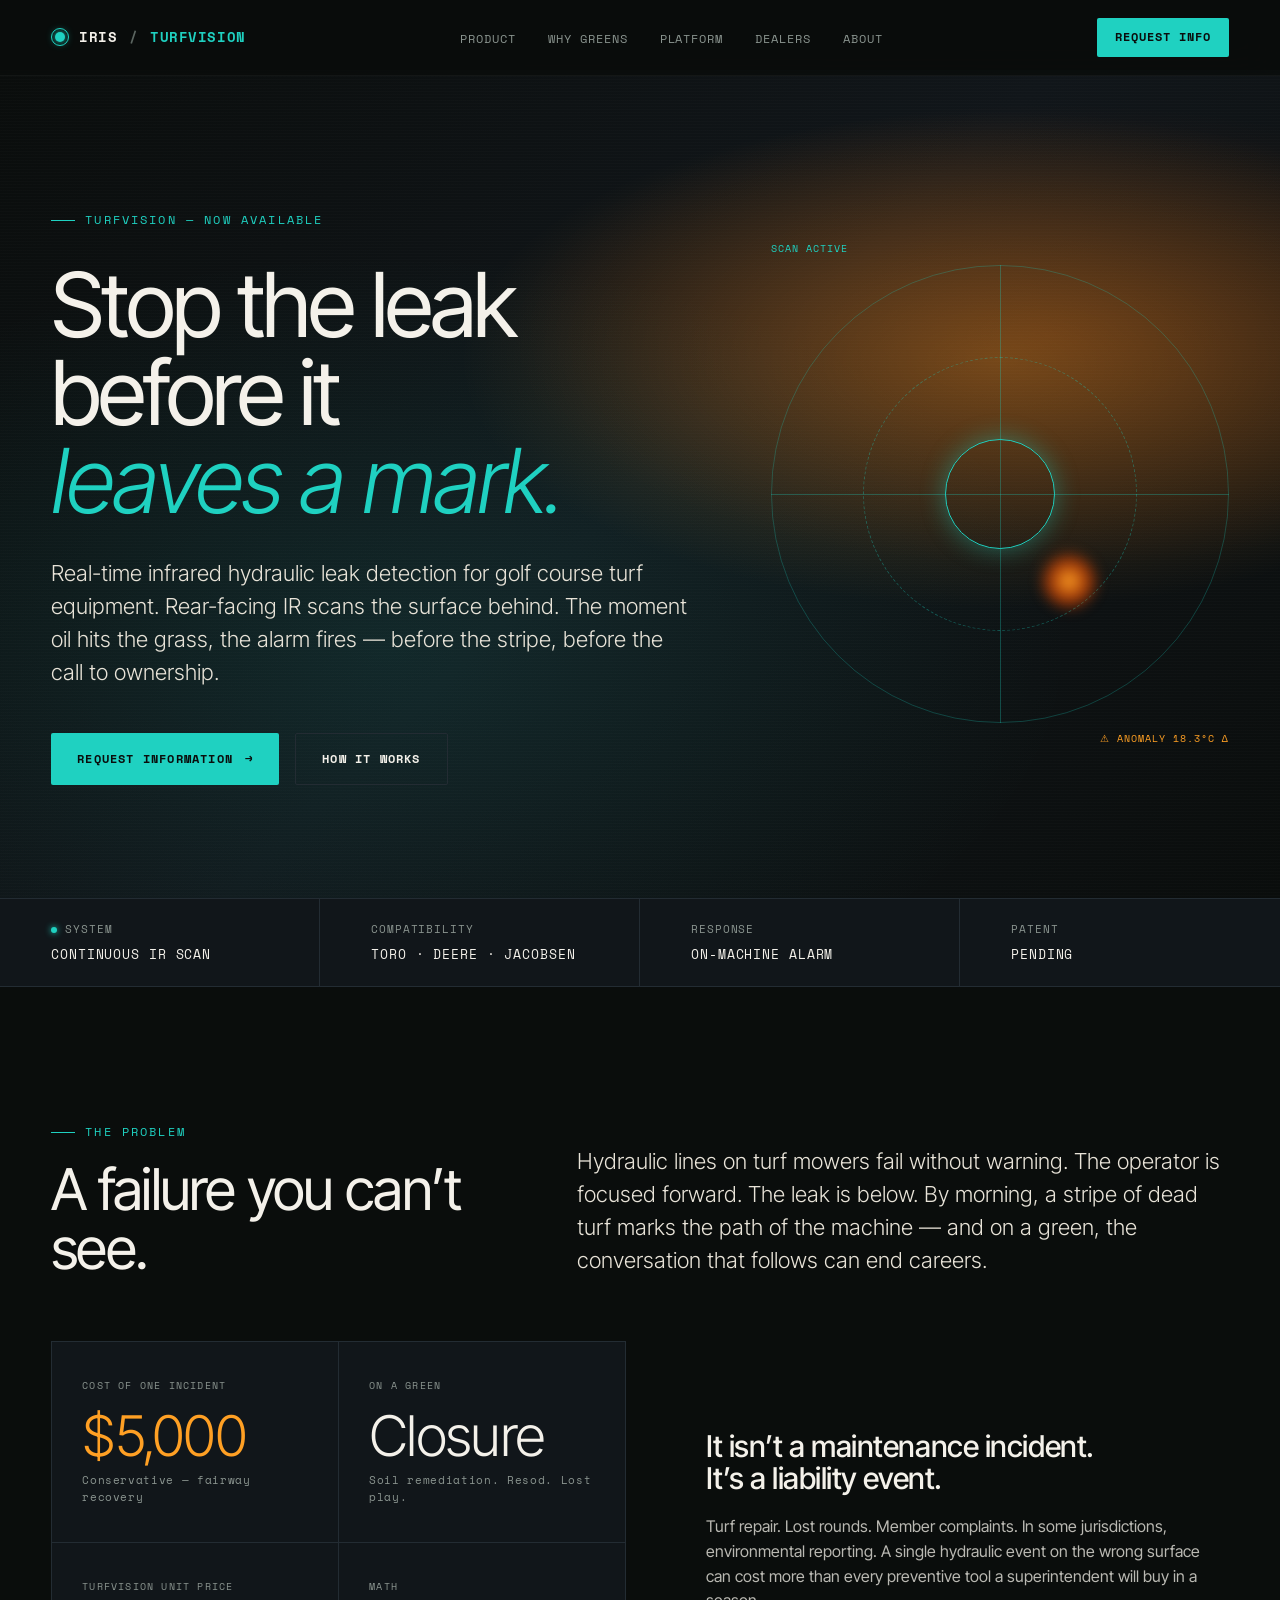
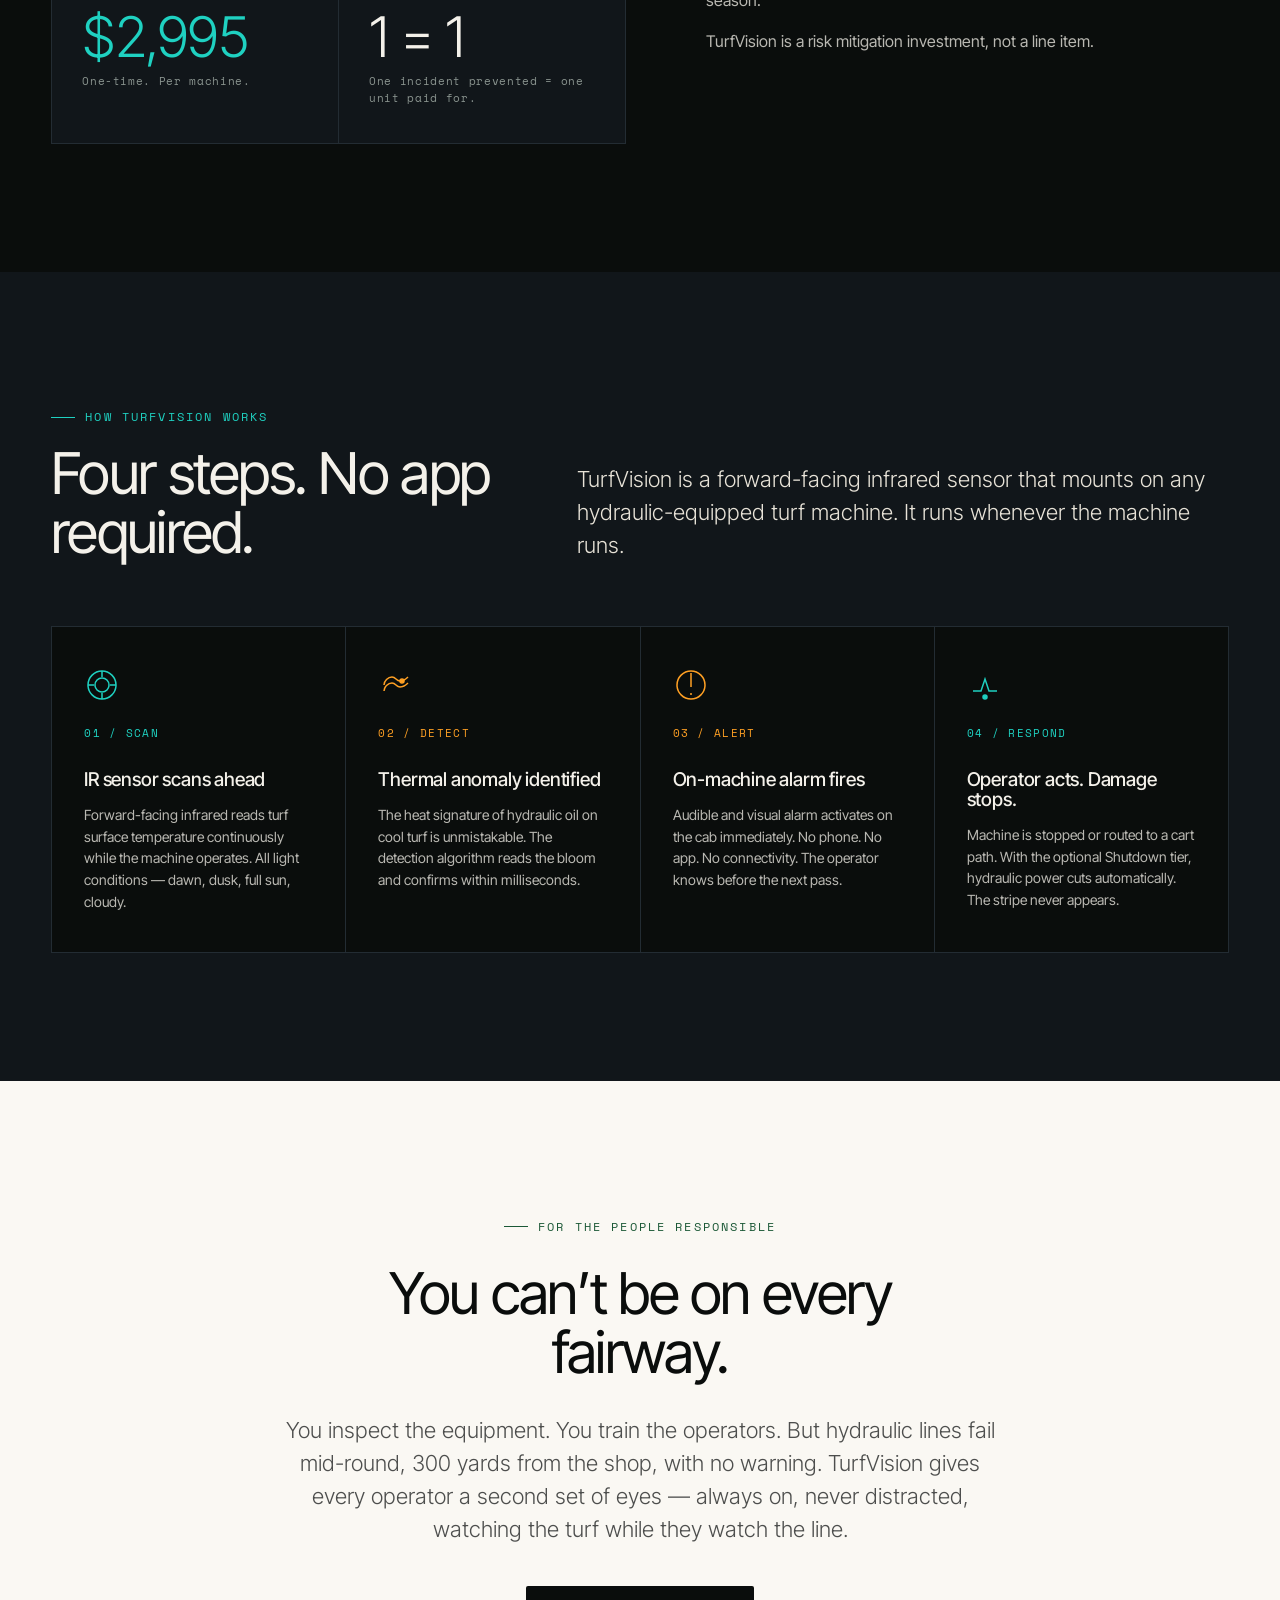
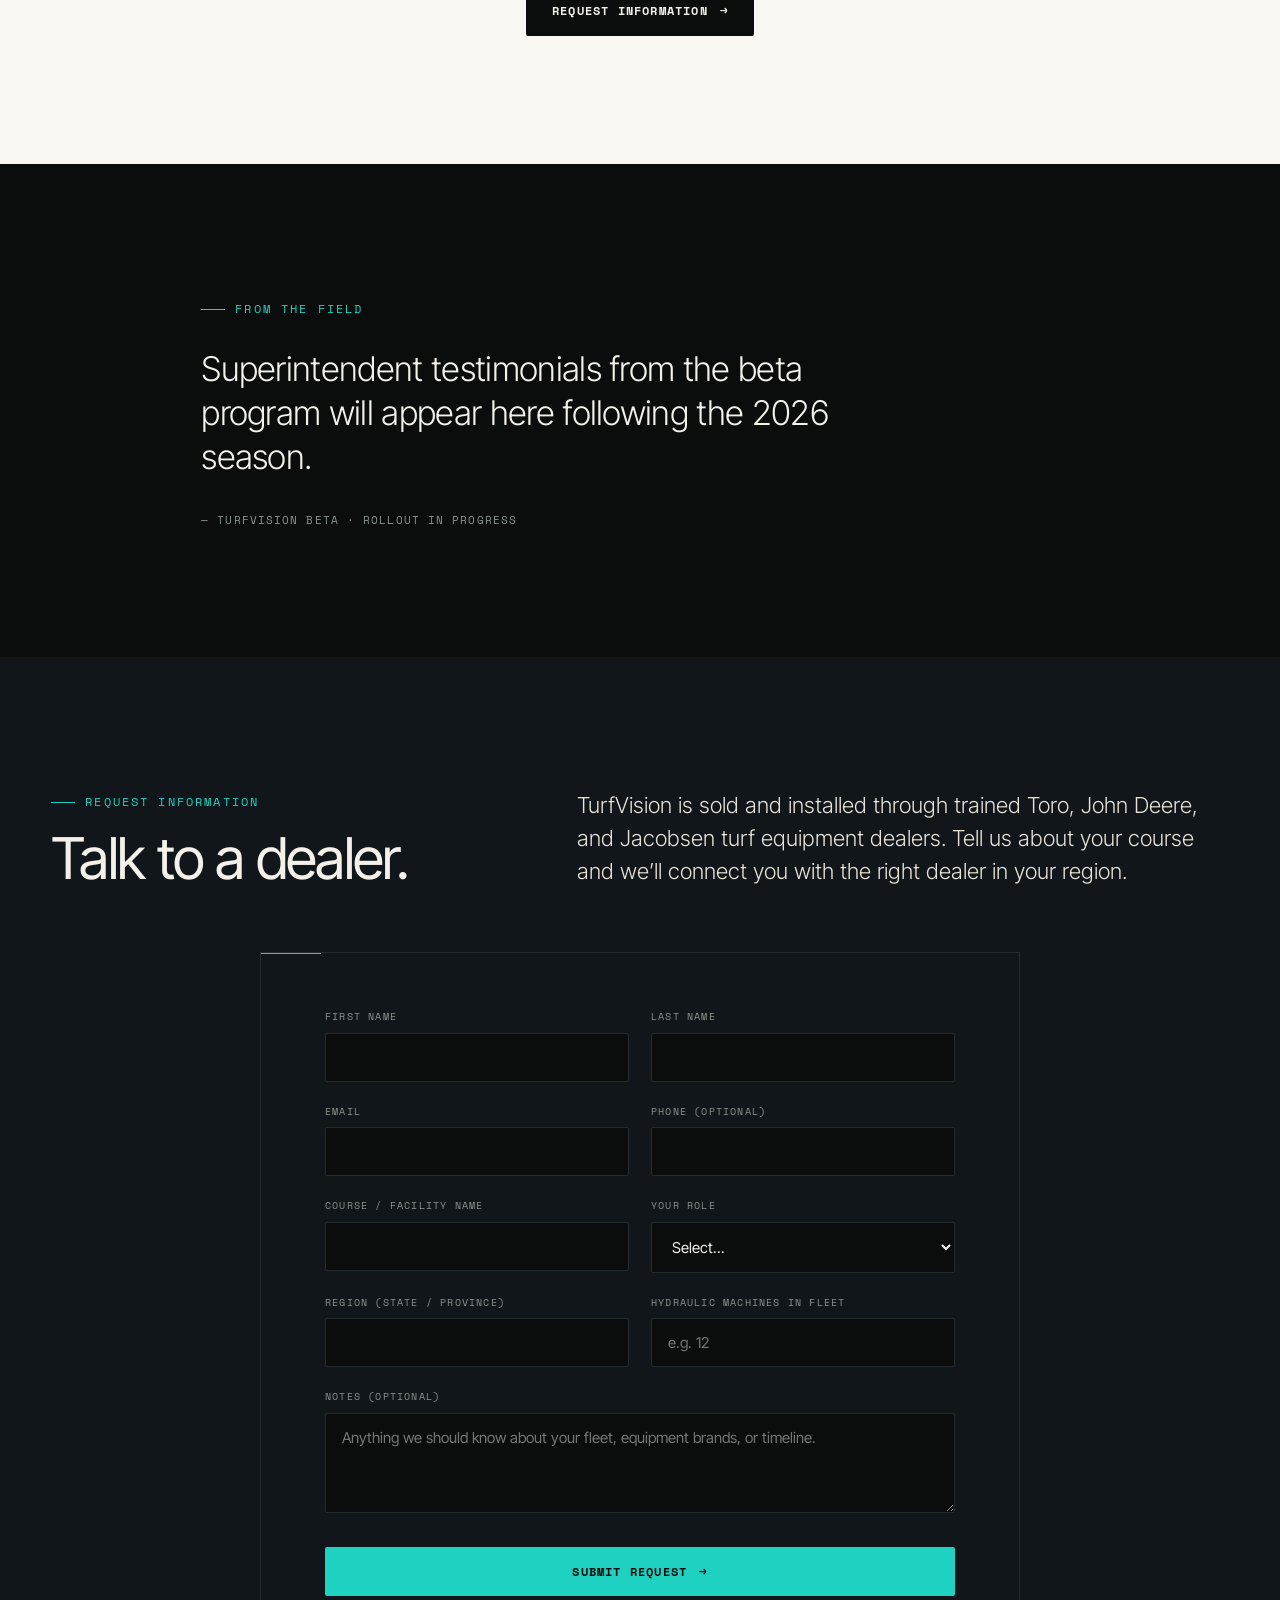
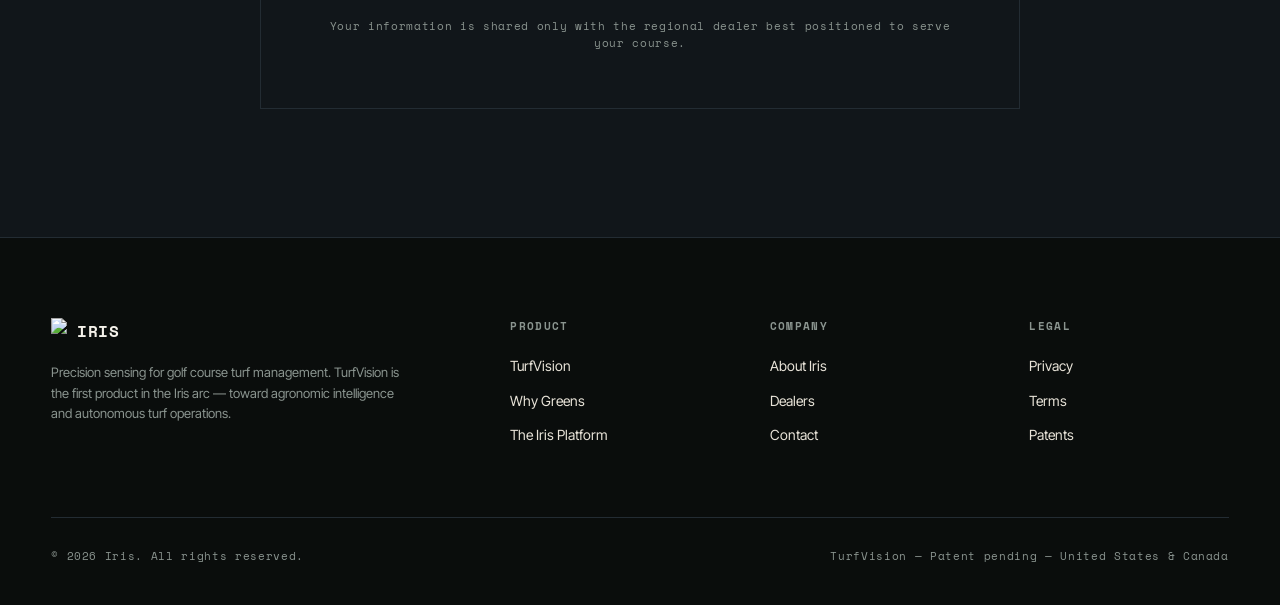
==== commit 9b3e7e2b: "Update index.html" ====
--- a/index.html
+++ b/index.html
@@ -340,7 +340,7 @@
   <div class="footer-grid">
     <div class="footer-brand">
       <div class="mark">
-        <img src="images/iris-logo.png" alt="Iris" style="height: 28px; width: auto;">
+        <img src="images/IRIS Image.png" style="height: 28px; width: auto;">
         IRIS
       </div>
       <p>
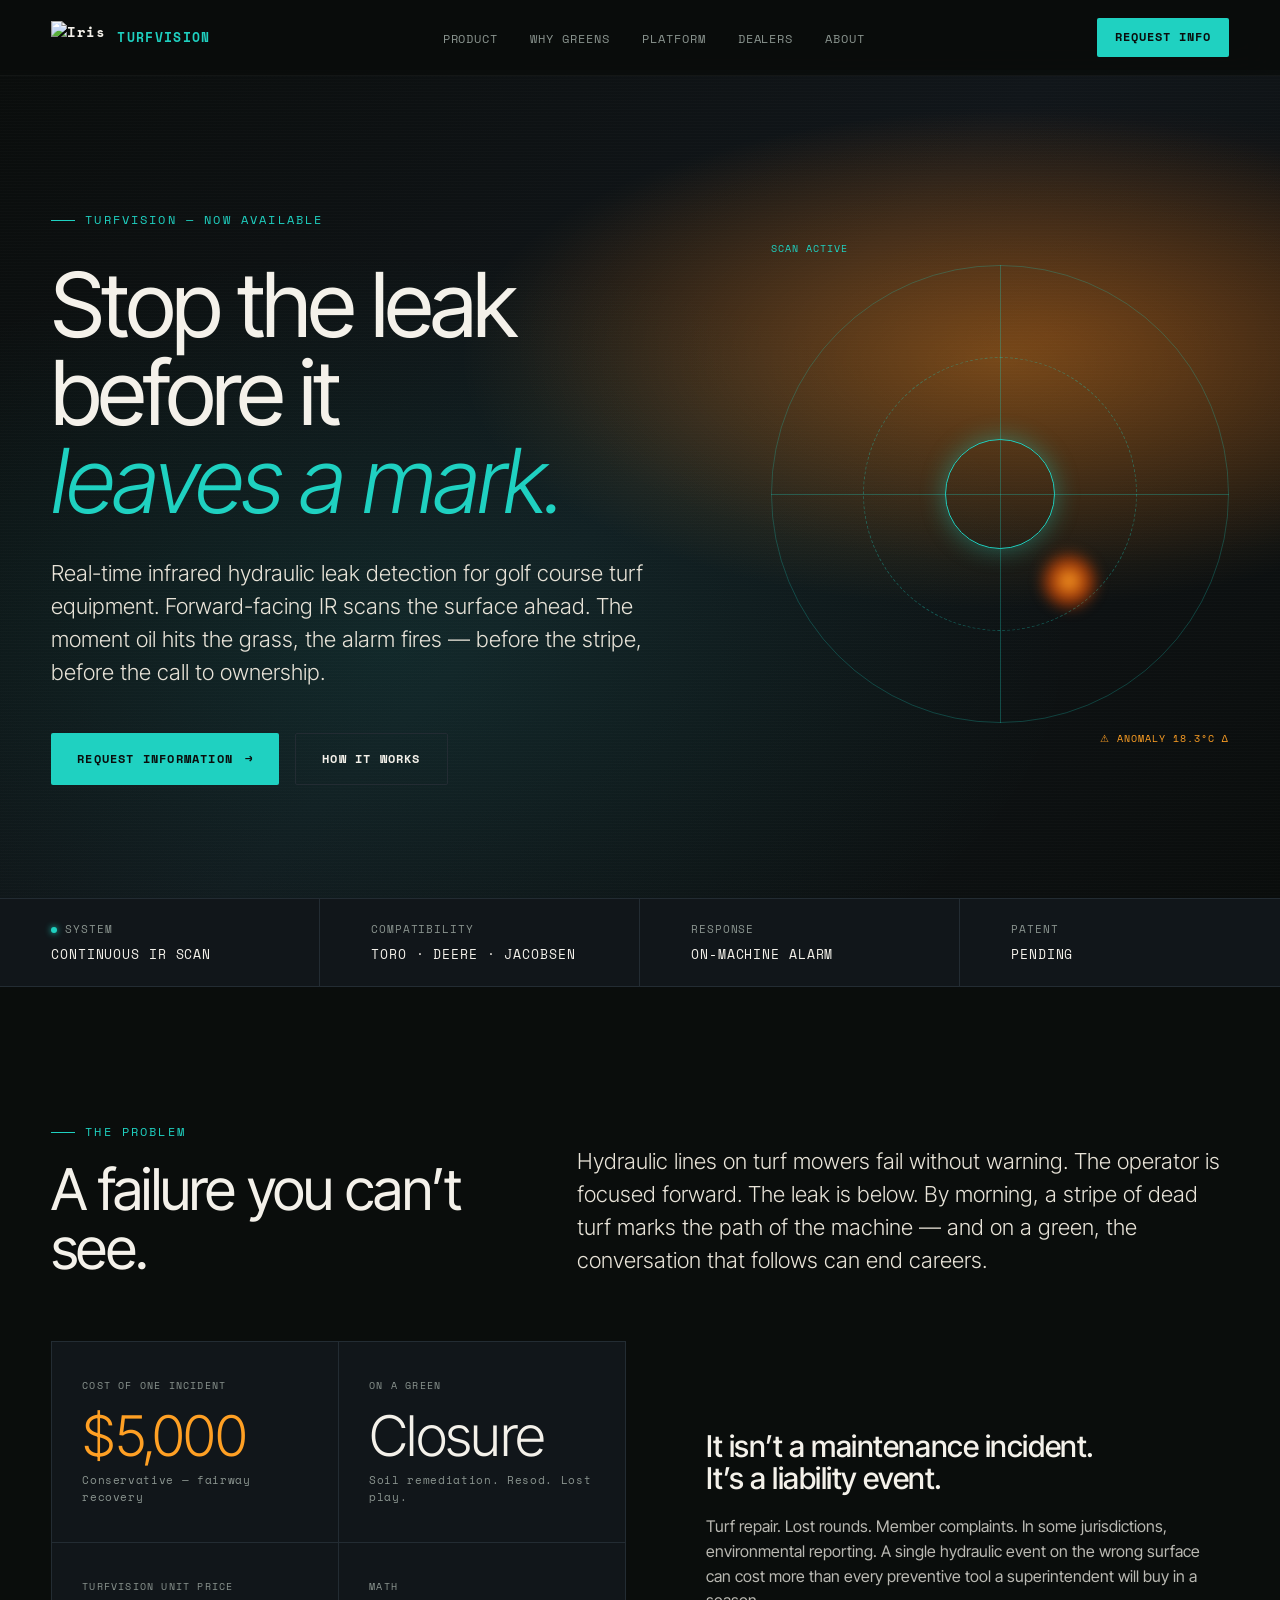
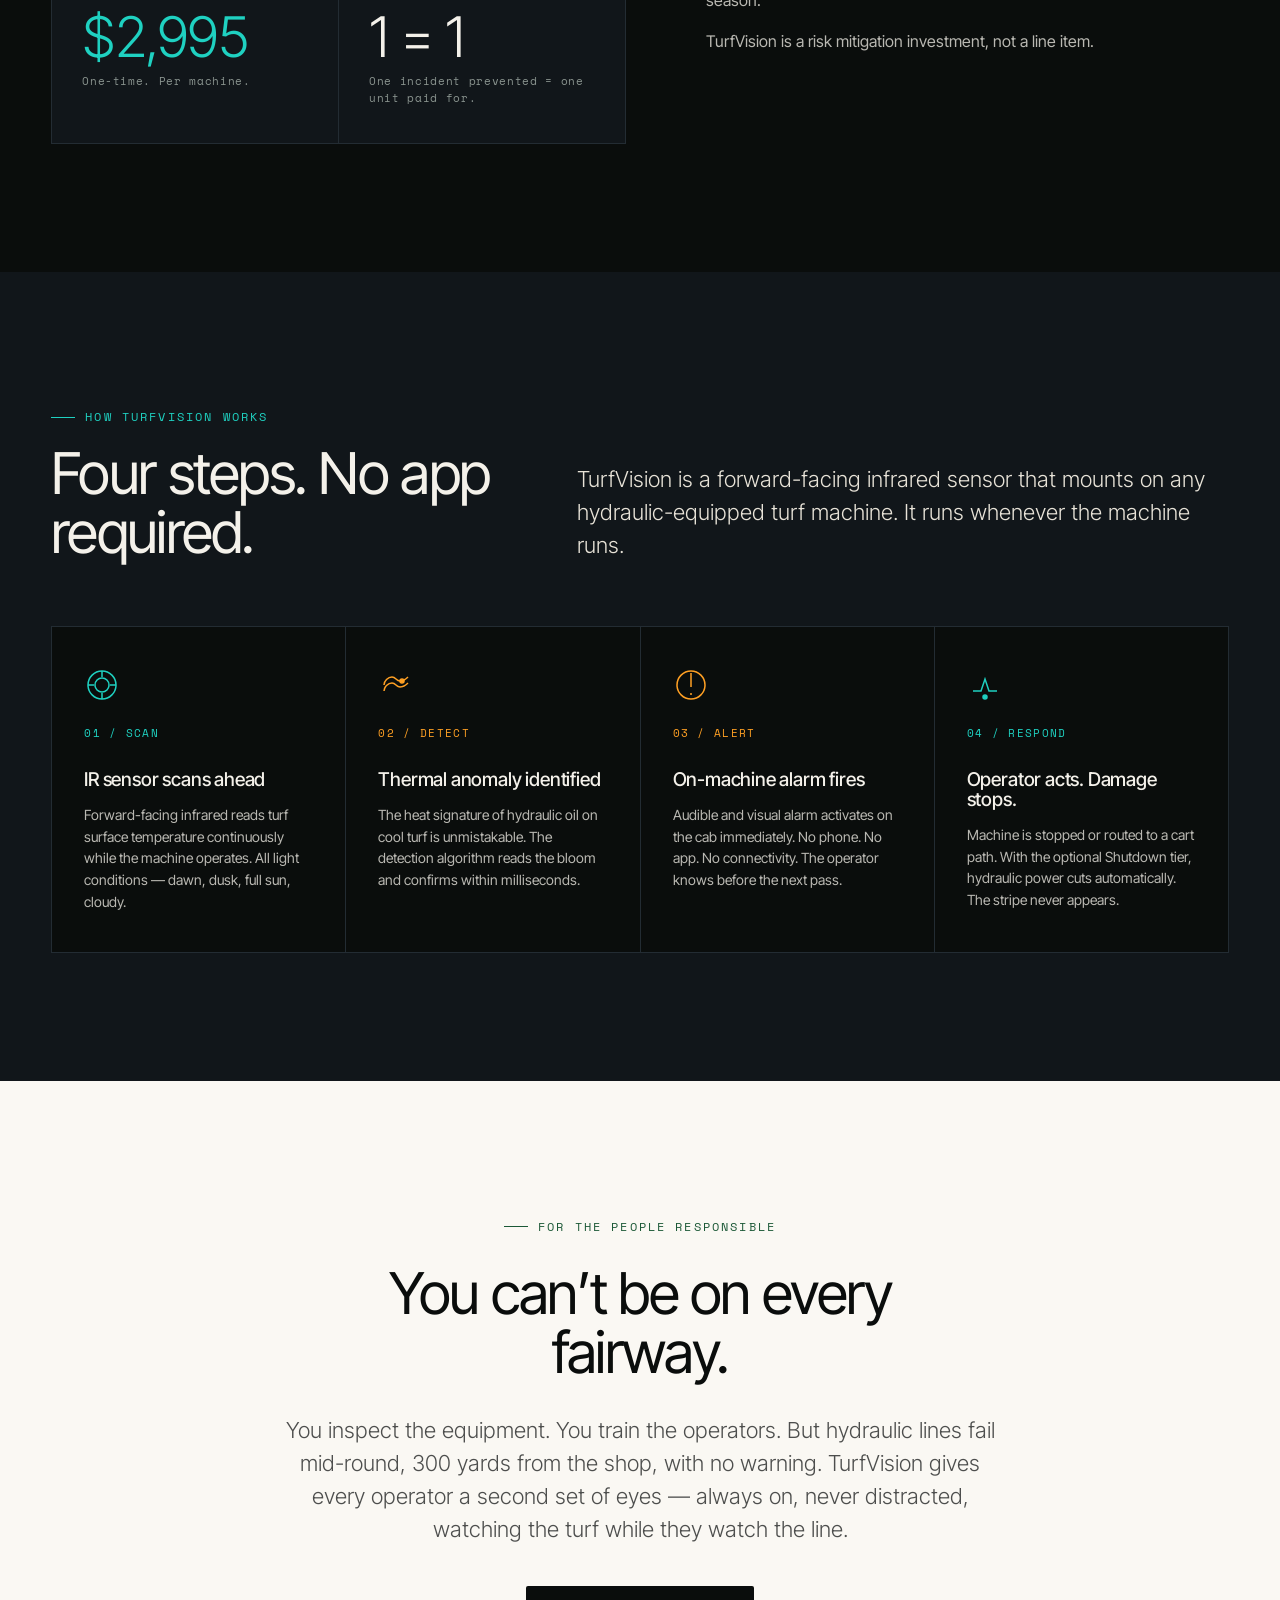
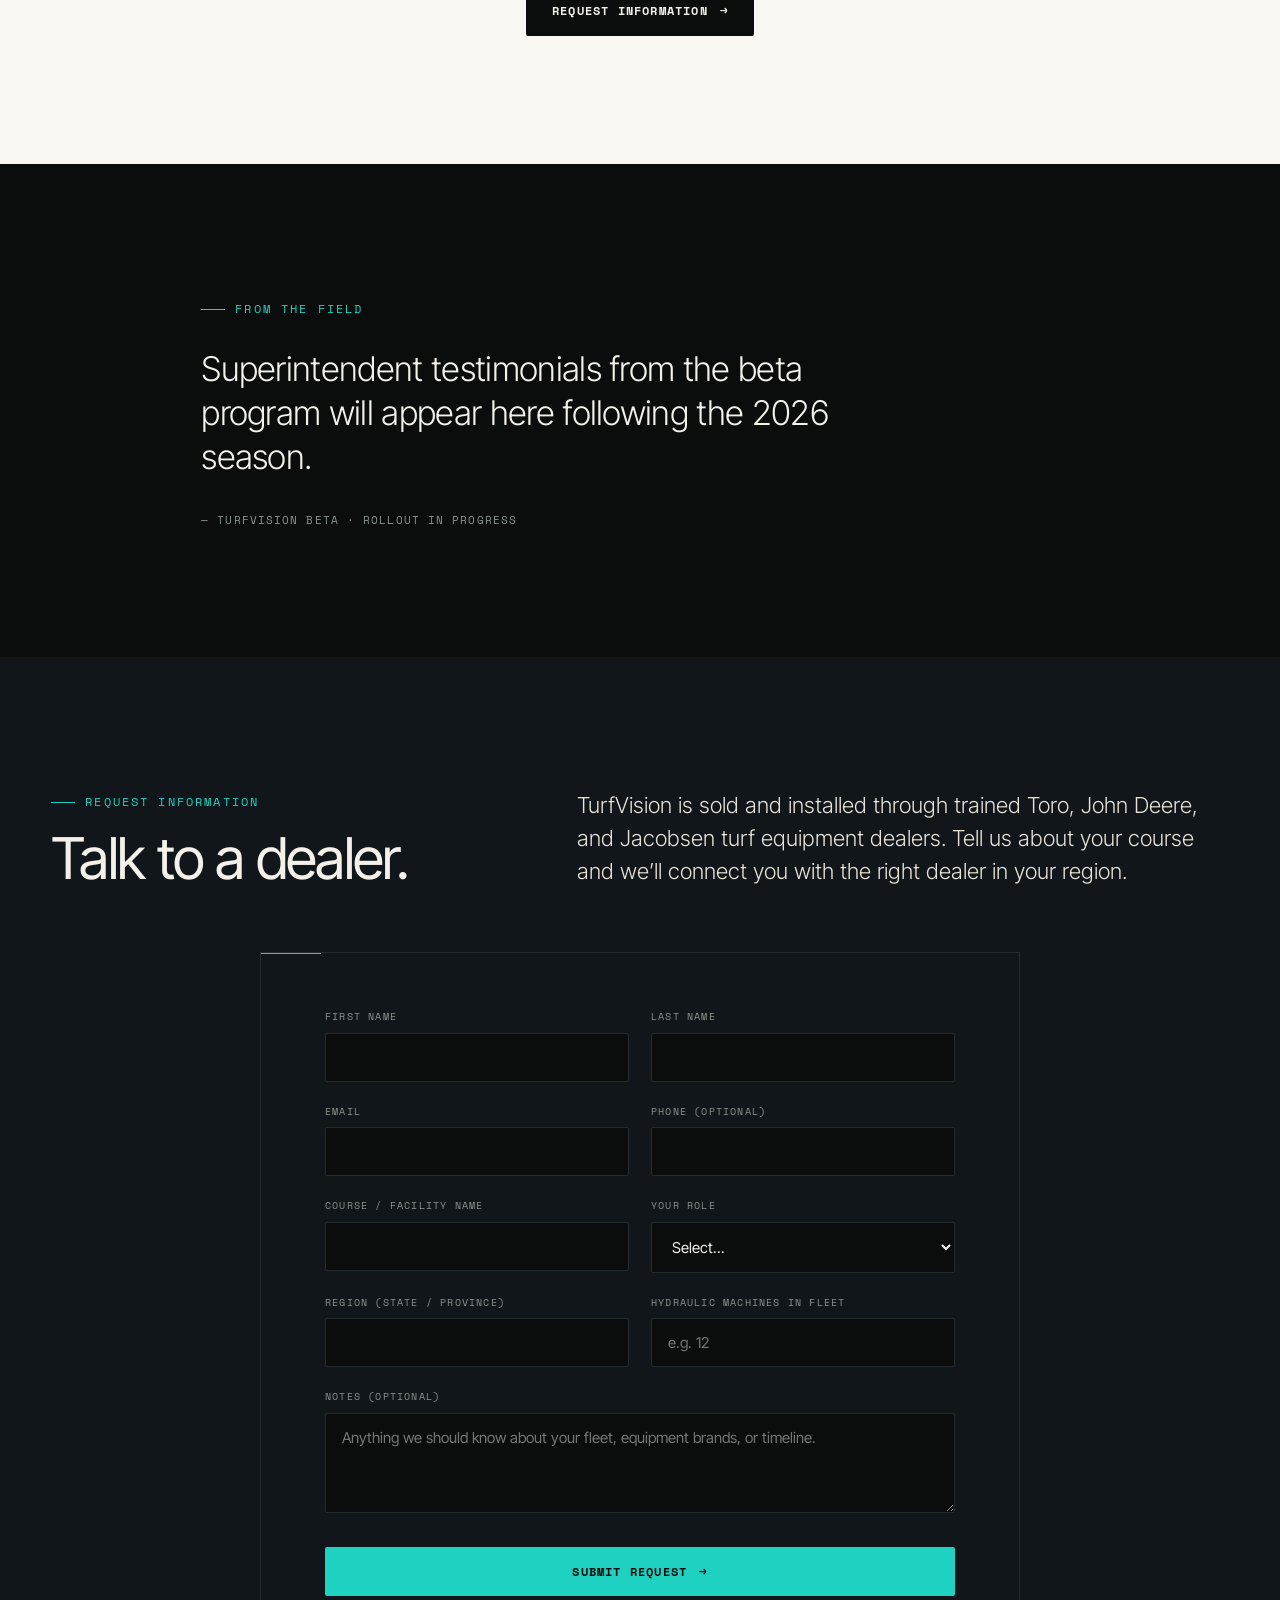
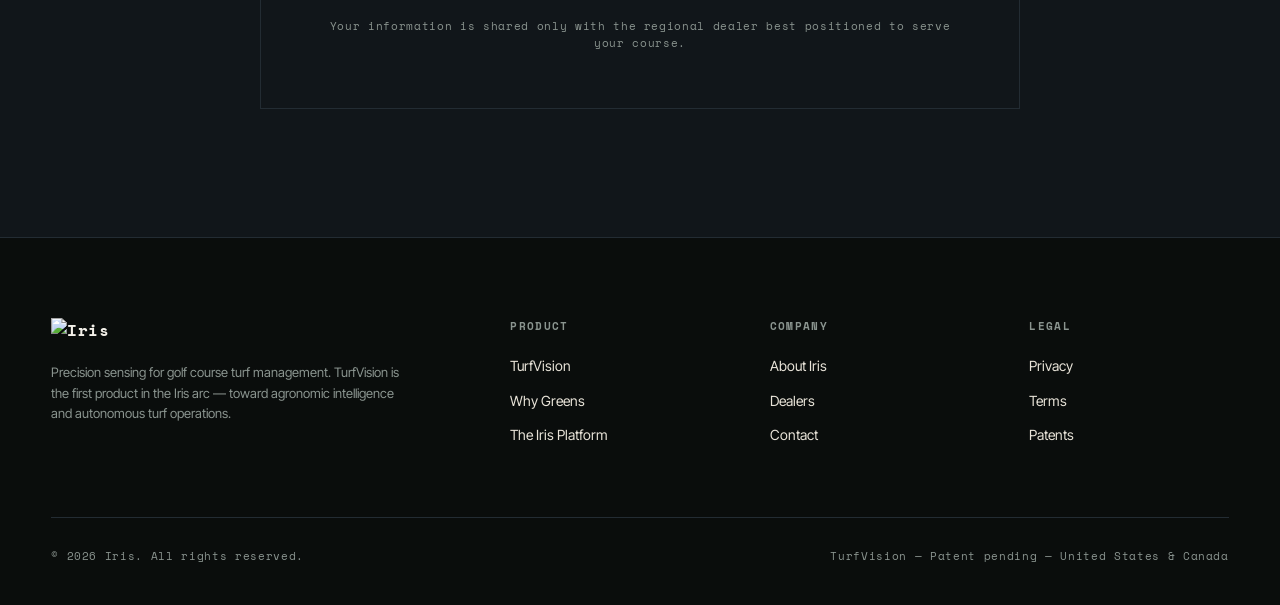
==== commit 4b77bf1f: "Add files via upload" ====
--- a/index.html
+++ b/index.html
@@ -12,8 +12,8 @@
 <!-- ===== NAV ===== -->
 <nav class="nav">
   <a href="index.html" class="nav-brand">
-    <span class="aperture"></span>
-    <span><span class="iris-mark">IRIS</span><span class="div"> / </span><span class="tv">TURFVISION</span></span>
+    <img src="iris-logo.png" alt="Iris" style="height: 32px; width: auto; display: block;">
+    <span style="color: var(--teal); font-family: var(--mono); font-size: 13px; letter-spacing: 0.1em;">TURFVISION</span>
   </a>
   <ul class="nav-links">
     <li><a href="product.html">Product</a></li>
@@ -39,7 +39,7 @@
         </h1>
         <p class="lede rise rise-delay-2">
           Real-time infrared hydraulic leak detection for golf course turf equipment.
-          Rear-facing IR scans the surface behind. The moment oil hits the grass,
+          Forward-facing IR scans the surface ahead. The moment oil hits the grass,
           the alarm fires &mdash; before the stripe, before the call to ownership.
         </p>
         <div class="hero-actions rise rise-delay-3">
@@ -340,8 +340,7 @@
   <div class="footer-grid">
     <div class="footer-brand">
       <div class="mark">
-        <img src="images/IRIS Image.png" style="height: 28px; width: auto;">
-        IRIS
+        <img src="iris-logo.png" alt="Iris" style="height: 28px; width: auto; display: block;">
       </div>
       <p>
         Precision sensing for golf course turf management. TurfVision is the first product in
--- a/styles.css
+++ b/styles.css
@@ -75,7 +75,7 @@
   color: var(--bone);
   display: flex;
   align-items: center;
-  gap: 10px;
+  gap: 12px;
   font-size: 14px;
 }
 
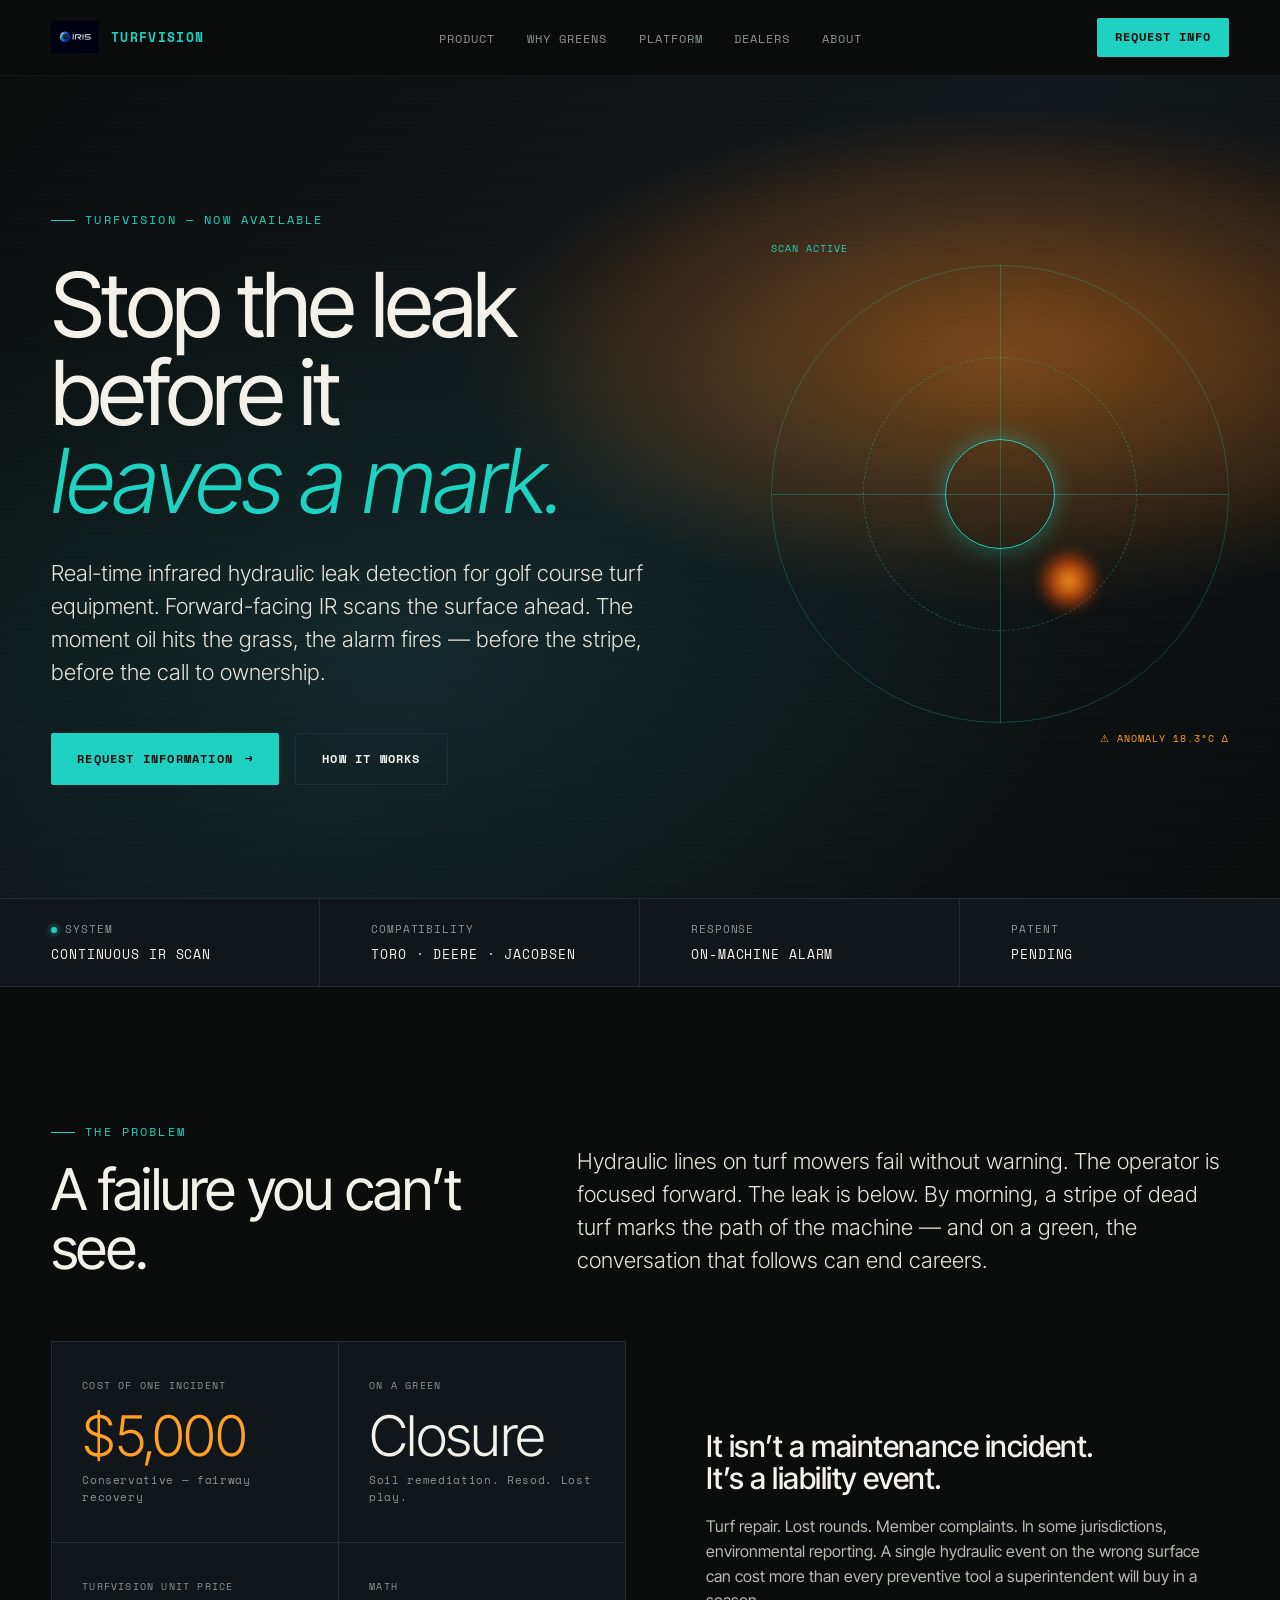
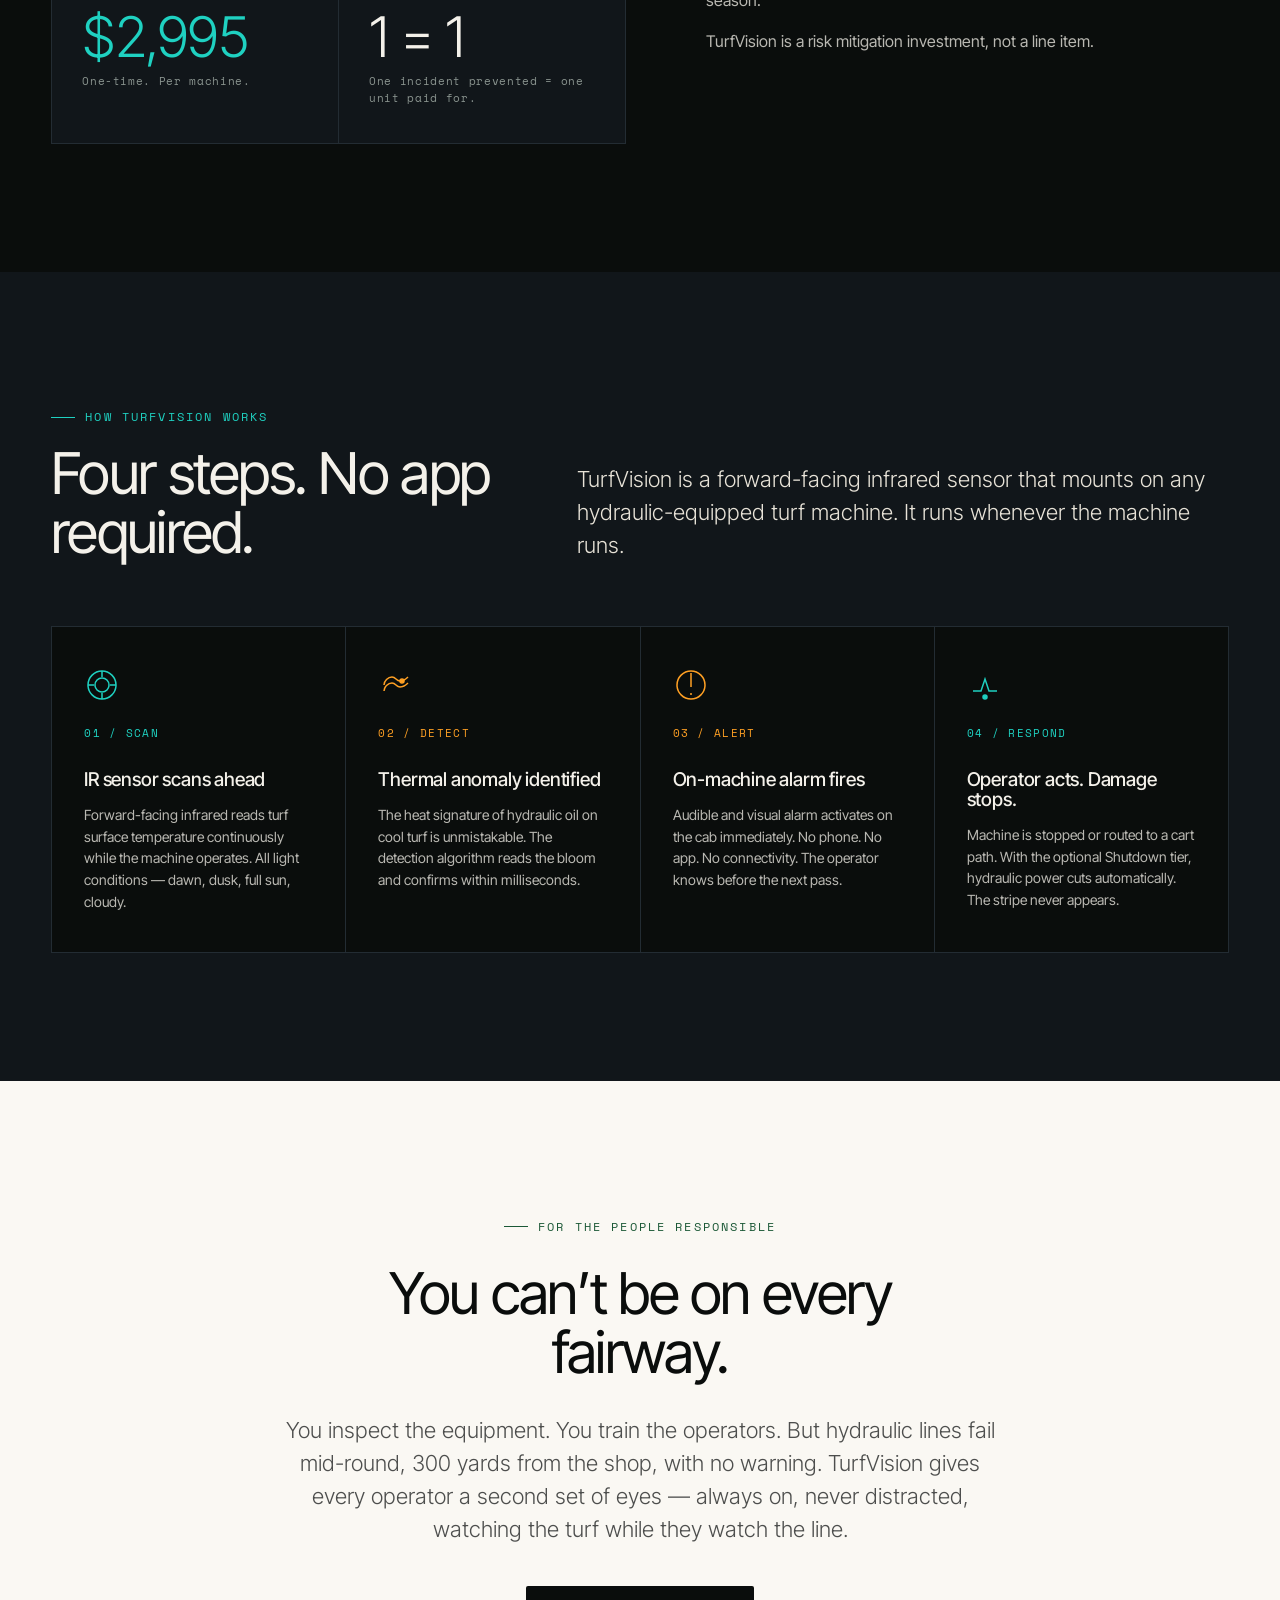
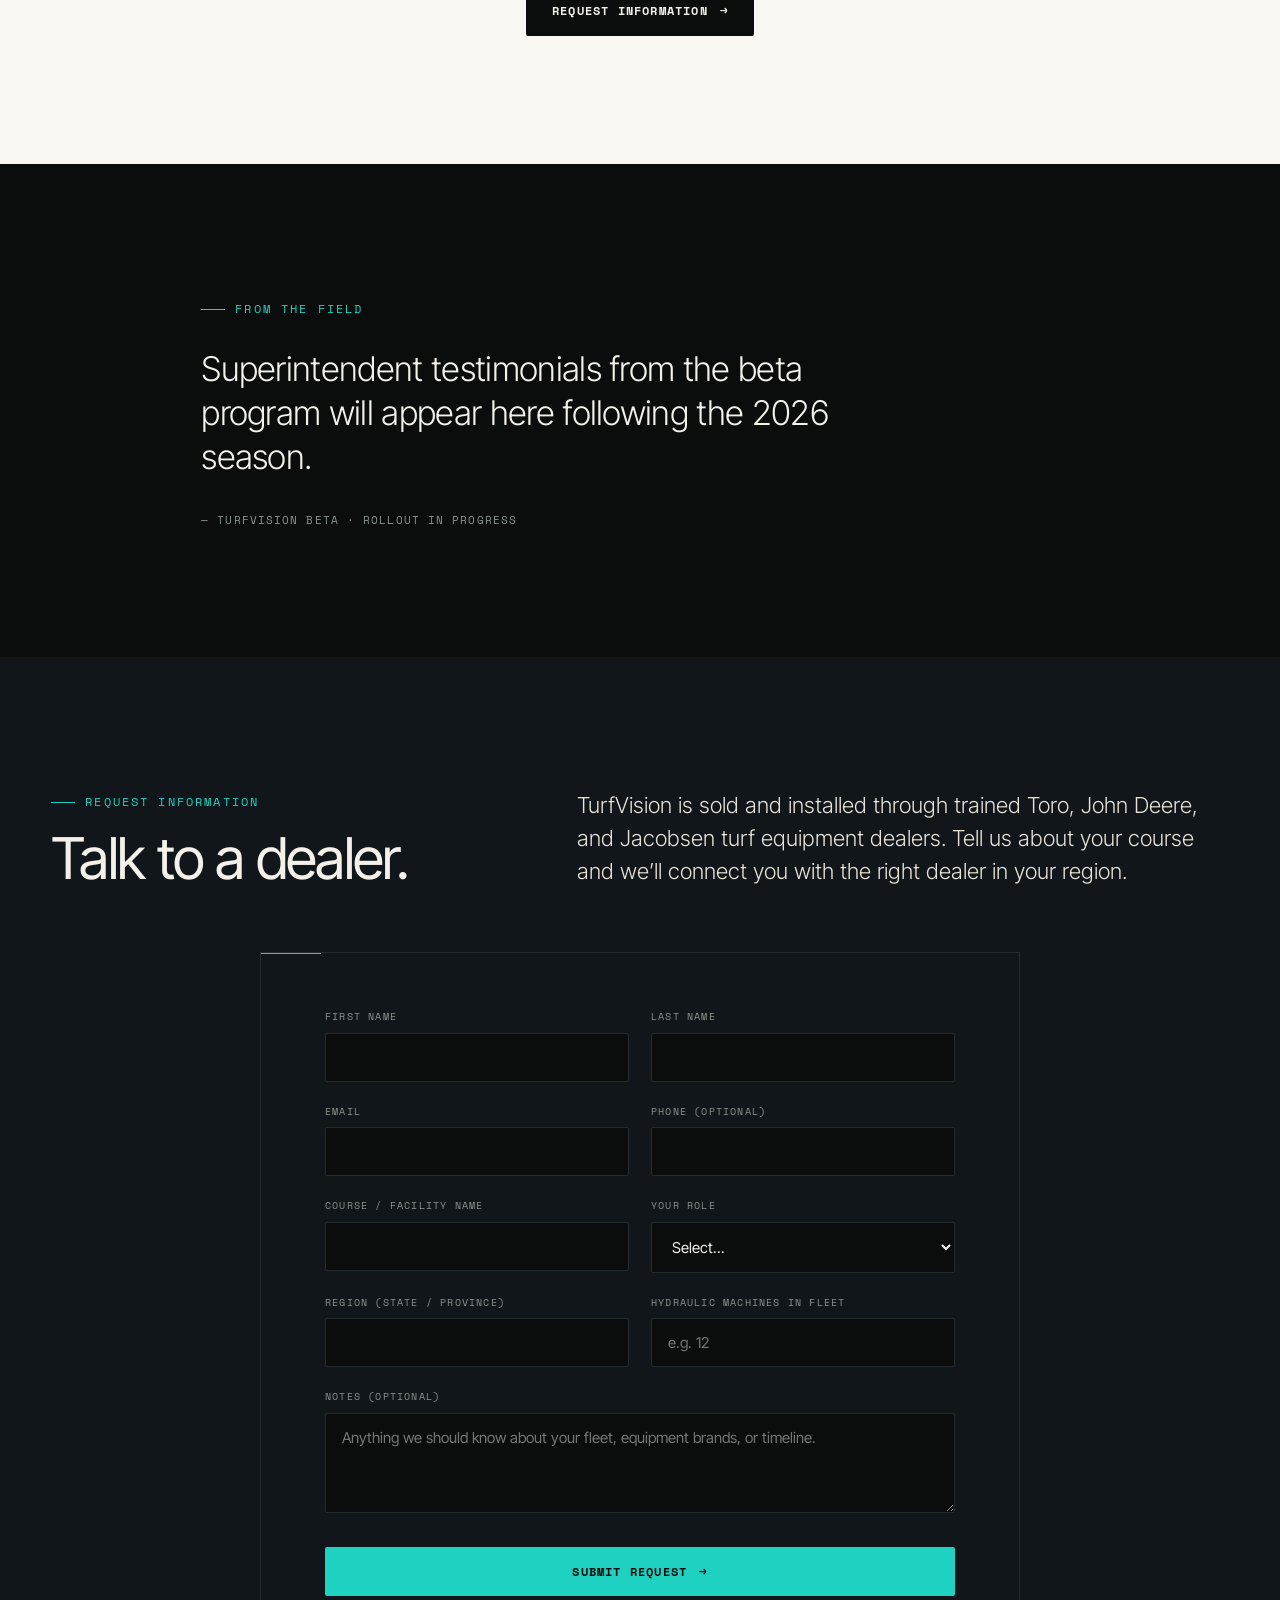
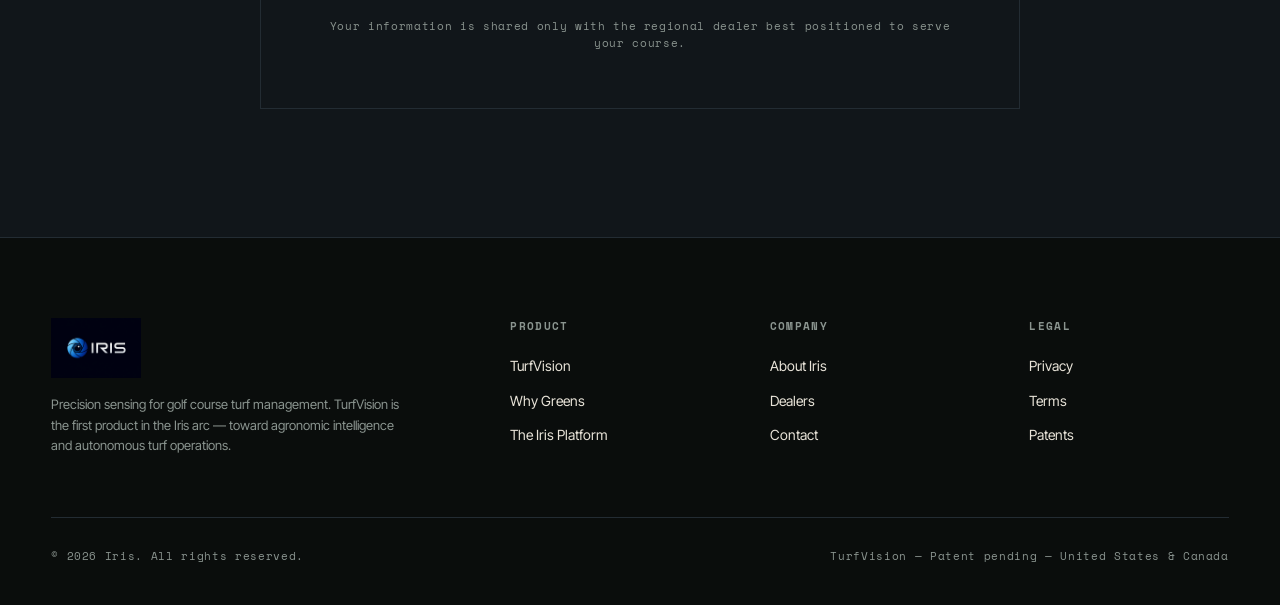
==== commit a08aaf78: "Update index.html" ====
--- a/index.html
+++ b/index.html
@@ -340,7 +340,7 @@
   <div class="footer-grid">
     <div class="footer-brand">
       <div class="mark">
-        <img src="iris-logo.png" alt="Iris" style="height: 28px; width: auto; display: block;">
+        <img src="iris-logo.png" alt="Iris" style="height: 60px; width: auto; display: block;">
       </div>
       <p>
         Precision sensing for golf course turf management. TurfVision is the first product in
